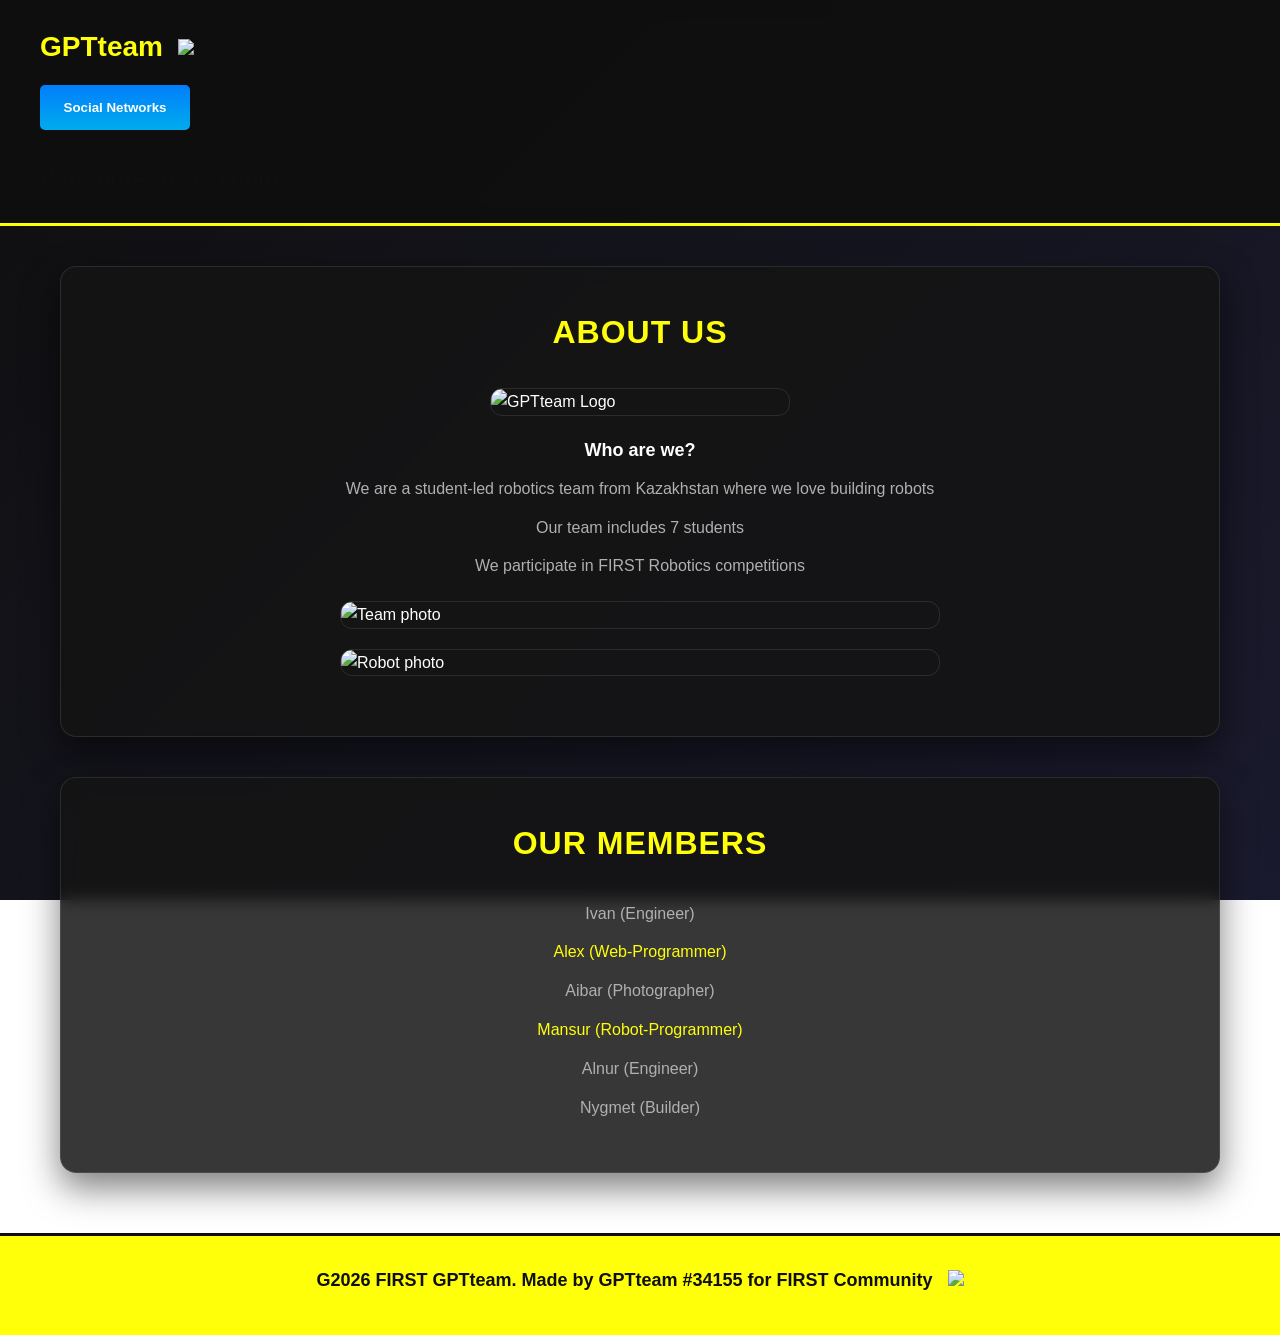
==== index.html @ 45fa52a0 "Add initial index.html for GPTteam website This file contains the HTML structure and styling for the" ====
<!DOCTYPE html>
<html>
 <head>
  <title>GPTteam about</title>
  <style>
    * {
        margin: 0;
        padding: 0;
        box-sizing: border-box;
    }

    :root {
        --primary: #FFFF09;
        --dark: #0f0f0f;
        --card-bg: rgba(20, 20, 20, 0.85);
        --border: rgba(255, 255, 255, 0.1);
        --text: #ffffff;
        --text-secondary: #b0b0b0;
    }

    body {
        background: linear-gradient(135deg, #0f0f0f 0%, #1a1a2e 100%);
        background-attachment: fixed;
        font-family: 'Segoe UI', Tahoma, Geneva, Verdana, sans-serif;
        color: var(--text);
        line-height: 1.6;
        overflow-x: hidden;
    }

    /* HEADER */
    header {
        background: rgba(15, 15, 15, 0.95);
        border-bottom: 3px solid var(--primary);
        padding: 25px 40px;
        position: sticky;
        top: 0;
        z-index: 100;
        backdrop-filter: blur(10px);
    }

    header h1 {
        font-family: 'Segoe UI', sans-serif;
        font-size: 28px;
        color: var(--primary);
        display: flex;
        align-items: center;
        gap: 15px;
        font-weight: 700;
    }

    header h1 img {
        width: 70px;
        height: auto;
    }

    header h2 {
        color: var(--dark);
        font-size: 24px;
        margin-top: 15px;
    }

    header a {
        display: inline-block;
        margin: 15px auto;
    }

    header button {
        background: linear-gradient(0deg, rgba(0,172,238,1) 0%, rgba(2,126,251,1) 100%);
        color: #fff;
        border: none;
        width: 150px;
        height: 45px;
        border-radius: 5px;
        font-weight: 600;
        cursor: pointer;
        transition: all 0.3s ease;
    }

    header button:hover {
        transform: scale(1.05);
        box-shadow: 0 6px 15px rgba(255, 255, 9, 0.2);
    }

    /* MAIN CONTAINER */
    .container {
        max-width: 1200px;
        margin: 0 auto;
        padding: 0 20px;
    }

    /* SECTION */
    .section {
        background: var(--card-bg);
        border: 1px solid var(--border);
        border-radius: 16px;
        padding: 40px;
        margin: 40px 0;
        box-shadow: 0 15px 35px rgba(0, 0, 0, 0.5);
        backdrop-filter: blur(8px);
        animation: fadeIn 0.8s ease-out;
    }

    @keyframes fadeIn {
        from {
            opacity: 0;
            transform: translateY(20px);
        }
        to {
            opacity: 1;
            transform: translateY(0);
        }
    }

    .section h3 {
        font-size: 32px;
        text-align: center;
        color: var(--primary);
        margin-bottom: 30px;
        text-transform: uppercase;
        letter-spacing: 1px;
    }

    .section img {
        display: block;
        margin: 20px auto;
        max-width: 100%;
        height: auto;
        border-radius: 12px;
        border: 1px solid var(--border);
        transition: transform 0.3s ease;
    }

    .section img:hover {
        transform: scale(1.02);
    }

    .section h4 {
        color: var(--text);
        font-size: 18px;
        margin-top: 20px;
        margin-bottom: 10px;
        text-align: center;
    }

    .section li {
        color: var(--text-secondary);
        font-size: 16px;
        margin: 10px 0;
        list-style: none;
        text-align: center;
        line-height: 1.8;
    }

    .section li[style*="color: yellow"] {
        color: var(--primary) !important;
    }

    /* FOOTER */
    footer {
        background: var(--primary);
        color: var(--dark);
        padding: 30px;
        text-align: center;
        font-weight: bold;
        font-size: 14px;
        margin-top: 60px;
        border-top: 3px solid var(--dark);
    }

    footer h1 {
        font-size: 18px;
        margin-bottom: 10px;
    }

    footer img {
        width: 70px;
        height: auto;
        margin-left: 10px;
    }

    @media (max-width: 768px) {
        header {
            flex-direction: column;
            text-align: center;
        }

        .section {
            padding: 25px;
        }

        .section h3 {
            font-size: 24px;
        }

        .section img {
            width: 100%;
            height: auto;
        }
    }
  </style>
 </head>

 <body>
   <header>
     <h1>GPTteam<img src="logo.png"></h1>
     <a href="https://search.brave.com/search?q=%D0%BA%D0%B0%D0%BA+%D0%B2%D1%81%D1%82%D1%83%D0%BF%D0%B8%D1%82%D1%8C+%D0%BA+%D0%B3%D0%BF%D1%82" rel="nofollow" target="_blank">
       <button>Social Networks</button>
     </a>
     <h2>Welcome to GPTteam!</h2>
   </header>

   <div class="container">
     <section class="section">
       <h3>About us</h3>
       <img src="logo.png" width="300" alt="GPTteam Logo">
       <h4>Who are we?</h4>
       <li>We are a student-led robotics team from Kazakhstan where we love building robots</li>
       <li>Our team includes 7 students</li>
       <li>We participate in FIRST Robotics competitions</li>
       <img src="photo1.jpg" width="600" alt="Team photo">
       <img src="photo2.jpg" width="600" alt="Robot photo">
     </section>

     <section class="section">
       <h3>Our Members</h3>
       <li>Ivan (Engineer)</li>
       <li style="color: #FFFF09;">Alex (Web-Programmer)</li>
       <li>Aibar (Photographer)</li>
       <li style="color: #FFFF09;">Mansur (Robot-Programmer)</li>
       <li>Alnur (Engineer)</li>
       <li>Nygmet (Builder)</li>
     </section>
   </div>

   <footer>
     <h1>G2026 FIRST GPTteam. Made by GPTteam #34155 for FIRST Community <img src="logo.png"></h1>
   </footer>
 </body>
</html>
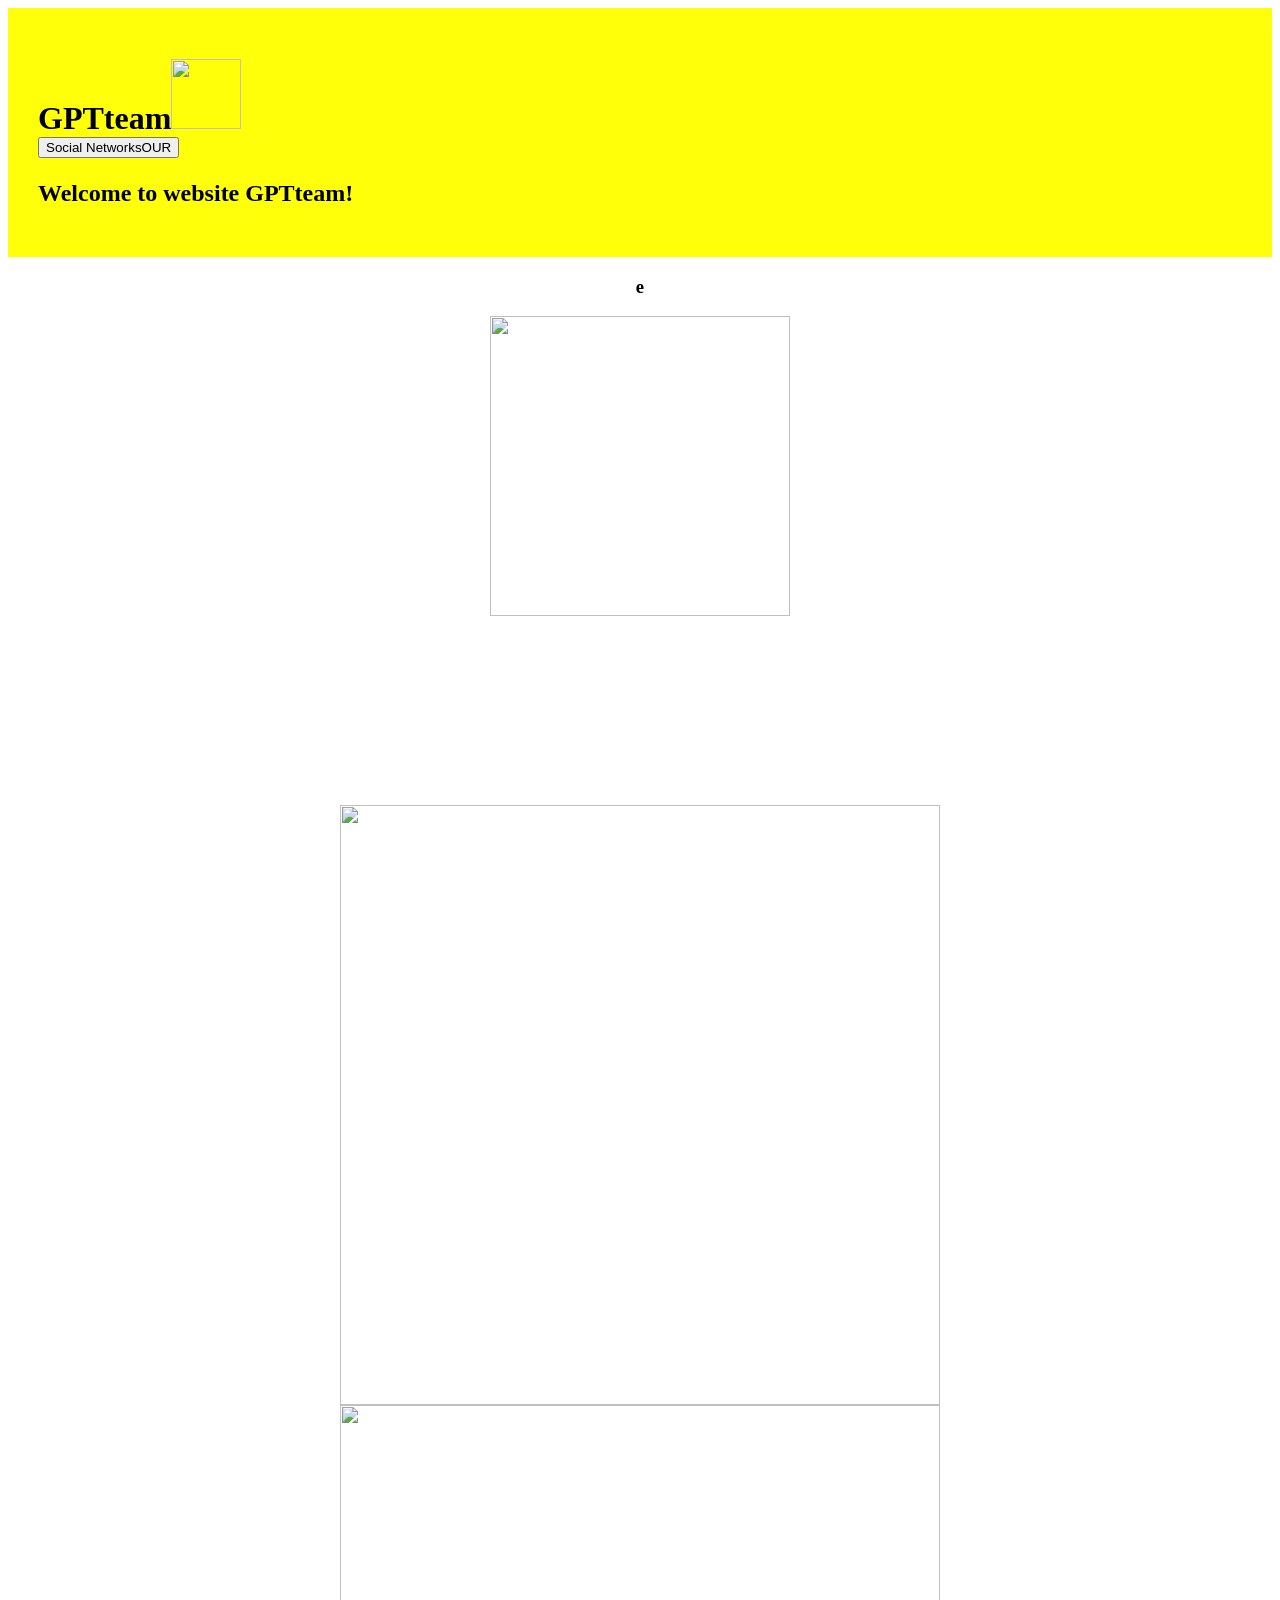
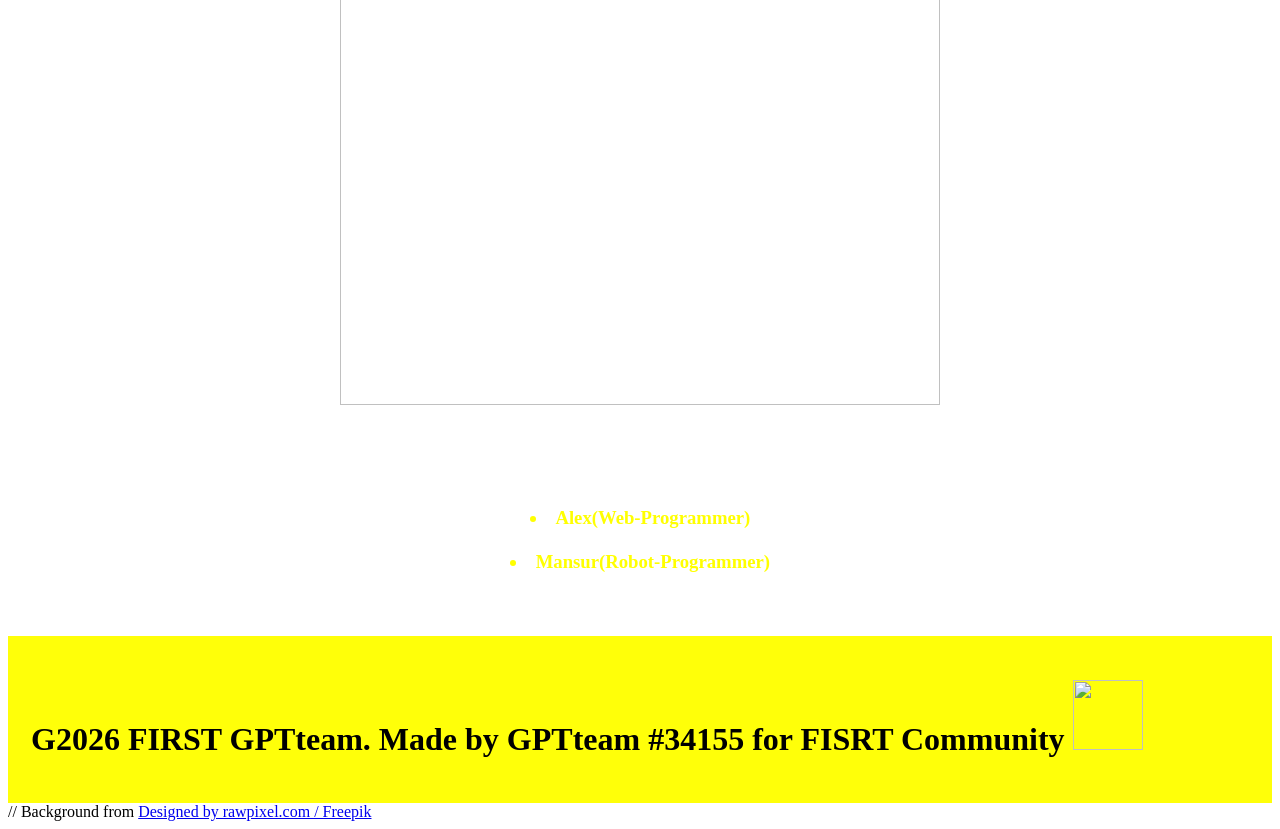
==== commit ac1a0036: "Refactor index.html for improved layout and styling Updated HTML structure and styles for the GPTtea" ====
--- a/index.html
+++ b/index.html
@@ -1,239 +1,36 @@
-<!DOCTYPE html>
+<!DOSTYPE html>
 <html>
  <head>
   <title>GPTteam about</title>
-  <style>
-    * {
-        margin: 0;
-        padding: 0;
-        box-sizing: border-box;
-    }
-
-    :root {
-        --primary: #FFFF09;
-        --dark: #0f0f0f;
-        --card-bg: rgba(20, 20, 20, 0.85);
-        --border: rgba(255, 255, 255, 0.1);
-        --text: #ffffff;
-        --text-secondary: #b0b0b0;
-    }
-
-    body {
-        background: linear-gradient(135deg, #0f0f0f 0%, #1a1a2e 100%);
-        background-attachment: fixed;
-        font-family: 'Segoe UI', Tahoma, Geneva, Verdana, sans-serif;
-        color: var(--text);
-        line-height: 1.6;
-        overflow-x: hidden;
-    }
-
-    /* HEADER */
-    header {
-        background: rgba(15, 15, 15, 0.95);
-        border-bottom: 3px solid var(--primary);
-        padding: 25px 40px;
-        position: sticky;
-        top: 0;
-        z-index: 100;
-        backdrop-filter: blur(10px);
-    }
-
-    header h1 {
-        font-family: 'Segoe UI', sans-serif;
-        font-size: 28px;
-        color: var(--primary);
-        display: flex;
-        align-items: center;
-        gap: 15px;
-        font-weight: 700;
-    }
-
-    header h1 img {
-        width: 70px;
-        height: auto;
-    }
-
-    header h2 {
-        color: var(--dark);
-        font-size: 24px;
-        margin-top: 15px;
-    }
-
-    header a {
-        display: inline-block;
-        margin: 15px auto;
-    }
-
-    header button {
-        background: linear-gradient(0deg, rgba(0,172,238,1) 0%, rgba(2,126,251,1) 100%);
-        color: #fff;
-        border: none;
-        width: 150px;
-        height: 45px;
-        border-radius: 5px;
-        font-weight: 600;
-        cursor: pointer;
-        transition: all 0.3s ease;
-    }
-
-    header button:hover {
-        transform: scale(1.05);
-        box-shadow: 0 6px 15px rgba(255, 255, 9, 0.2);
-    }
-
-    /* MAIN CONTAINER */
-    .container {
-        max-width: 1200px;
-        margin: 0 auto;
-        padding: 0 20px;
-    }
-
-    /* SECTION */
-    .section {
-        background: var(--card-bg);
-        border: 1px solid var(--border);
-        border-radius: 16px;
-        padding: 40px;
-        margin: 40px 0;
-        box-shadow: 0 15px 35px rgba(0, 0, 0, 0.5);
-        backdrop-filter: blur(8px);
-        animation: fadeIn 0.8s ease-out;
-    }
-
-    @keyframes fadeIn {
-        from {
-            opacity: 0;
-            transform: translateY(20px);
-        }
-        to {
-            opacity: 1;
-            transform: translateY(0);
-        }
-    }
-
-    .section h3 {
-        font-size: 32px;
-        text-align: center;
-        color: var(--primary);
-        margin-bottom: 30px;
-        text-transform: uppercase;
-        letter-spacing: 1px;
-    }
-
-    .section img {
-        display: block;
-        margin: 20px auto;
-        max-width: 100%;
-        height: auto;
-        border-radius: 12px;
-        border: 1px solid var(--border);
-        transition: transform 0.3s ease;
-    }
-
-    .section img:hover {
-        transform: scale(1.02);
-    }
-
-    .section h4 {
-        color: var(--text);
-        font-size: 18px;
-        margin-top: 20px;
-        margin-bottom: 10px;
-        text-align: center;
-    }
-
-    .section li {
-        color: var(--text-secondary);
-        font-size: 16px;
-        margin: 10px 0;
-        list-style: none;
-        text-align: center;
-        line-height: 1.8;
-    }
-
-    .section li[style*="color: yellow"] {
-        color: var(--primary) !important;
-    }
-
-    /* FOOTER */
-    footer {
-        background: var(--primary);
-        color: var(--dark);
-        padding: 30px;
-        text-align: center;
-        font-weight: bold;
-        font-size: 14px;
-        margin-top: 60px;
-        border-top: 3px solid var(--dark);
-    }
-
-    footer h1 {
-        font-size: 18px;
-        margin-bottom: 10px;
-    }
-
-    footer img {
-        width: 70px;
-        height: auto;
-        margin-left: 10px;
-    }
-
-    @media (max-width: 768px) {
-        header {
-            flex-direction: column;
-            text-align: center;
-        }
-
-        .section {
-            padding: 25px;
-        }
-
-        .section h3 {
-            font-size: 24px;
-        }
-
-        .section img {
-            width: 100%;
-            height: auto;
-        }
-    }
-  </style>
+  <link rel="stylesheet" href="style.css">
  </head>
 
- <body>
-   <header>
-     <h1>GPTteam<img src="logo.png"></h1>
-     <a href="https://search.brave.com/search?q=%D0%BA%D0%B0%D0%BA+%D0%B2%D1%81%D1%82%D1%83%D0%BF%D0%B8%D1%82%D1%8C+%D0%BA+%D0%B3%D0%BF%D1%82" rel="nofollow" target="_blank">
-       <button>Social Networks</button>
-     </a>
-     <h2>Welcome to GPTteam!</h2>
-   </header>
+ <header style="background-color: #FFFF09; color; white; padding: 30px;">
+ <h1 style="color: black;">GPTteam<img src="logo.png" width="70"></img>
+ <a style="display:block; margin:auto;" href="https://search.brave.com/search?q=%D0%BA%D0%B0%D0%BA+%D0%B2%D1%81%D1%82%D1%83%D0%B2%D0%B8%D1%82%D1%8C+%D0%BA+%D0%B3%D0%BF%D1%82" rel="nofollow" target="_blank"> <button class="custom-btn btn-12"><span>Social Networks</span><span>OUR</span></button></a>
+ <h2 style="color: black;">Welcome to website GPTteam!</h2>
+ </header>
 
-   <div class="container">
-     <section class="section">
-       <h3>About us</h3>
-       <img src="logo.png" width="300" alt="GPTteam Logo">
-       <h4>Who are we?</h4>
-       <li>We are a student-led robotics team from Kazakhstan where we love building robots</li>
-       <li>Our team includes 7 students</li>
-       <li>We participate in FIRST Robotics competitions</li>
-       <img src="photo1.jpg" width="600" alt="Team photo">
-       <img src="photo2.jpg" width="600" alt="Robot photo">
-     </section>
+ <head>
+    <h3 style="text-align: center;">e</h3>
+  <img  style="display:block; margin:auto;" src="logo.png" width="300" ></img>
+  <style>style="background-color: #0050b3; color; white padding: 30px;"</style>
 
-     <section class="section">
-       <h3>Our Members</h3>
-       <li>Ivan (Engineer)</li>
-       <li style="color: #FFFF09;">Alex (Web-Programmer)</li>
-       <li>Aibar (Photographer)</li>
-       <li style="color: #FFFF09;">Mansur (Robot-Programmer)</li>
-       <li>Alnur (Engineer)</li>
-       <li>Nygmet (Builder)</li>
-     </section>
-   </div>
+  <i><h2 style="text-align: center; color: white;">Who are we?</h2></i>
+  <h3 style="text-align: center; color: white;"><li>We are a student-led robotics team from Kazakhstan where love building robots</li></h3>
+  <h3 style="text-align: center; color: white;"><li>Our team include 7 students in team</li></h3> 
+  <h3 style="text-align: center; color: white;"><li>blabla bla bla bla bla</li></h3>
+  <img style="display:block; margin:auto;" src="photo1.jpg" width="600" ></img><img style="display:block; margin:auto;" src="photo2.jpg" width="600" > 
+ </head>
 
-   <footer>
-     <h1>G2026 FIRST GPTteam. Made by GPTteam #34155 for FIRST Community <img src="logo.png"></h1>
-   </footer>
- </body>
+ <head>
+  <h1 style="color: white; text-align: center;"> Our members</h1>
+  <h3 style="color: white; text-align: center;"><li>Ivan(Engineer)</li> <li style="color: yellow; text-align: center;">Alex(Web-Programmer)</li> <li>Aibar(Operator)</li> <li style="color: yellow; text-align: center;">Mansur(Robot-Programmer)</li> <li>Alnur(Engineer)</li><li>Nygmet(Builder)</li></h3>
+ </head>
+
+ <footer style="background-color: #FFFF09; color; white; padding: 23px;">
+  <h1>G2026 FIRST GPTteam. Made by GPTteam #34155 for FISRT Community  <img src="logo.png" width="70" ></img></h1>
+ </footer>
 </html>
+
+// Background from <a href="http://www.freepik.com">Designed by rawpixel.com / Freepik</a>
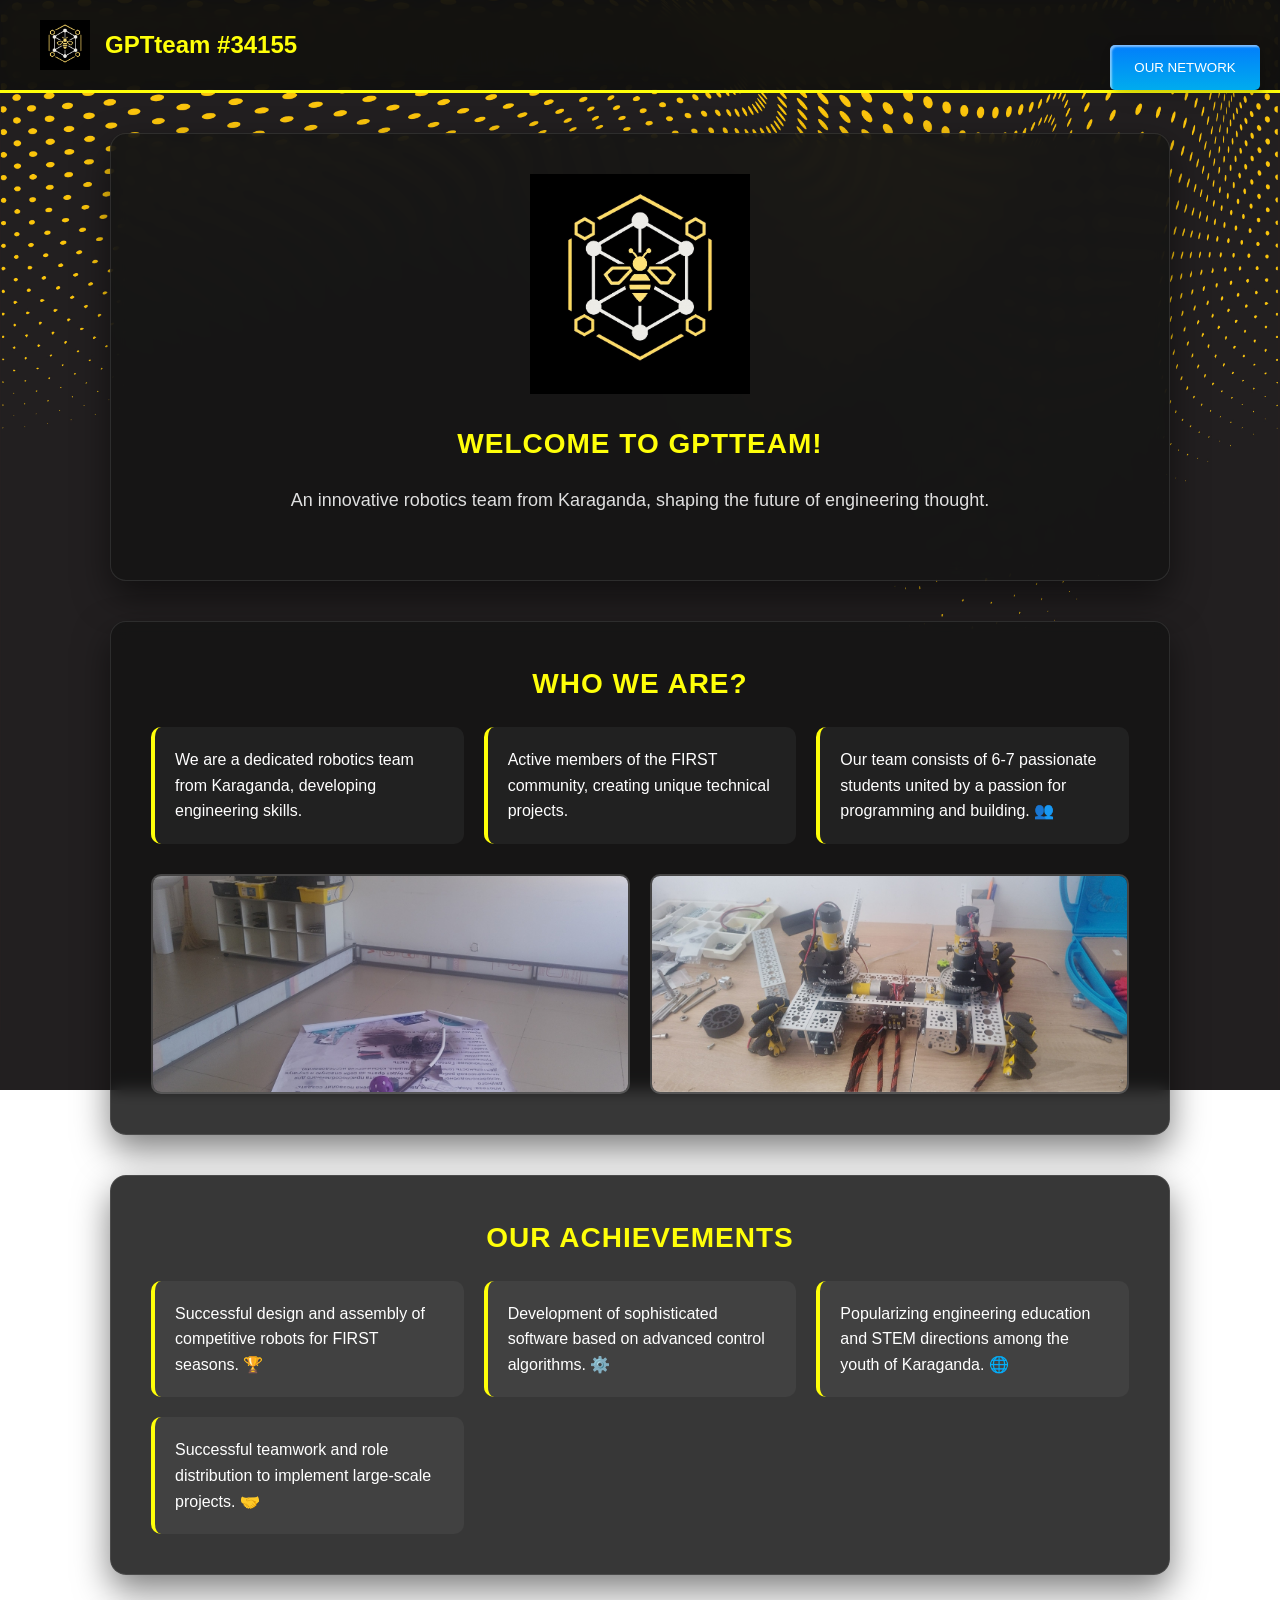
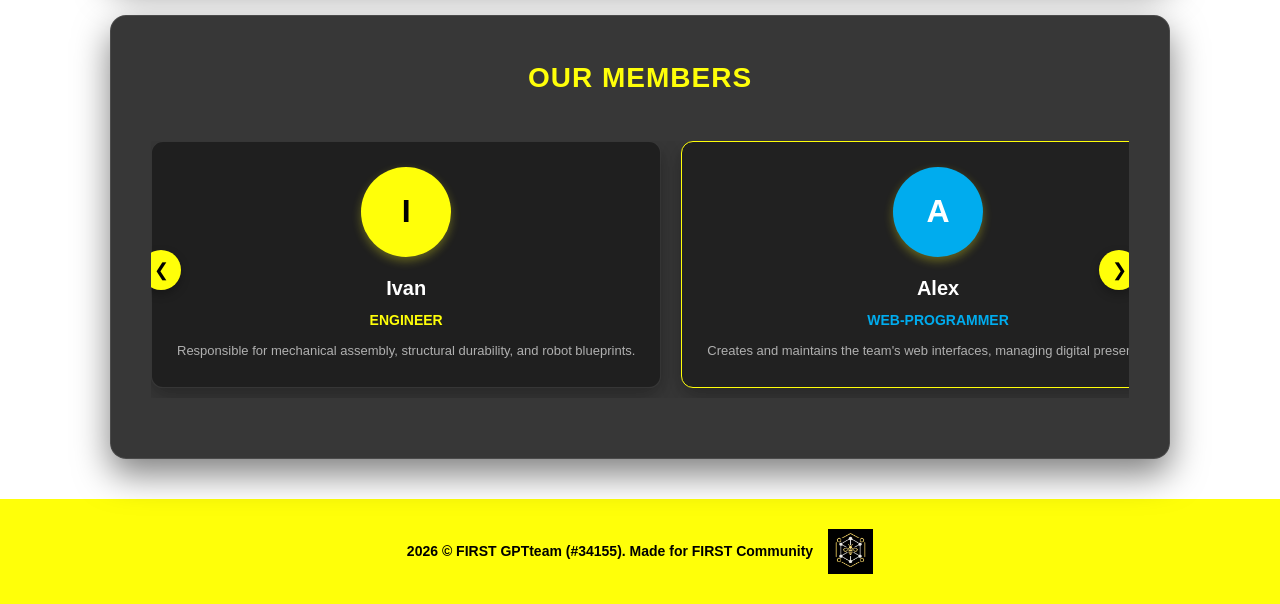
==== commit f98a6833: "Add files via upload" ====
--- a/index.html
+++ b/index.html
@@ -1,36 +1,120 @@
-<!DOSTYPE html>
-<html>
+<!DOCTYPE html>
+<html lang="en">
  <head>
-  <title>GPTteam about</title>
+  <meta charset="UTF-8">
+  <title>GPTteam #34155 — About Us</title>
   <link rel="stylesheet" href="style.css">
  </head>
+ <body>
 
- <header style="background-color: #FFFF09; color; white; padding: 30px;">
- <h1 style="color: black;">GPTteam<img src="logo.png" width="70"></img>
- <a style="display:block; margin:auto;" href="https://search.brave.com/search?q=%D0%BA%D0%B0%D0%BA+%D0%B2%D1%81%D1%82%D1%83%D0%B2%D0%B8%D1%82%D1%8C+%D0%BA+%D0%B3%D0%BF%D1%82" rel="nofollow" target="_blank"> <button class="custom-btn btn-12"><span>Social Networks</span><span>OUR</span></button></a>
- <h2 style="color: black;">Welcome to website GPTteam!</h2>
- </header>
+  <!-- Header -->
+  <header>
+    <h1>
+      <img src="logo.png" width="50" alt="Logo"> GPTteam #34155
+    </h1>
+    <a href="https://search.brave.com/search?q=%D0%BA%D0%B0%D0%BA+%D0%B2%D1%81%D1%82%D1%83%D0%BF%D0%B8%D1%82%D1%8C+%D0%BA+%D0%B3%D0%BF%D1%82" target="_blank" rel="nofollow" style="text-decoration: none;">
+      <button class="custom-btn btn-12"><span>Socials</span><span>OUR NETWORK</span></button>
+    </a>
+  </header>
 
- <head>
-    <h3 style="text-align: center;">e</h3>
-  <img  style="display:block; margin:auto;" src="logo.png" width="300" ></img>
-  <style>style="background-color: #0050b3; color; white padding: 30px;"</style>
+  <div class="main-container">
 
-  <i><h2 style="text-align: center; color: white;">Who are we?</h2></i>
-  <h3 style="text-align: center; color: white;"><li>We are a student-led robotics team from Kazakhstan where love building robots</li></h3>
-  <h3 style="text-align: center; color: white;"><li>Our team include 7 students in team</li></h3> 
-  <h3 style="text-align: center; color: white;"><li>blabla bla bla bla bla</li></h3>
-  <img style="display:block; margin:auto;" src="photo1.jpg" width="600" ></img><img style="display:block; margin:auto;" src="photo2.jpg" width="600" > 
- </head>
+    <!-- Hero / Welcome Section -->
+    <div class="section-card" style="text-align: center;">
+      <img src="logo.png" width="220" alt="GPTteam Logo" style="margin-bottom: 20px;">
+      <h2>Welcome to GPTteam!</h2>
+      <p class="about-text">An innovative robotics team from Karaganda, shaping the future of engineering thought.</p>
+    </div>
 
- <head>
-  <h1 style="color: white; text-align: center;"> Our members</h1>
-  <h3 style="color: white; text-align: center;"><li>Ivan(Engineer)</li> <li style="color: yellow; text-align: center;">Alex(Web-Programmer)</li> <li>Aibar(Operator)</li> <li style="color: yellow; text-align: center;">Mansur(Robot-Programmer)</li> <li>Alnur(Engineer)</li><li>Nygmet(Builder)</li></h3>
- </head>
+    <!-- Who We Are Section -->
+    <div class="section-card">
+      <h2>Who We Are?</h2>
+      <ul class="features-list">
+        <li>We are a dedicated robotics team from Karaganda, developing engineering skills.</li>
+        <li>Active members of the FIRST community, creating unique technical projects.</li>
+        <li>Our team consists of 6-7 passionate students united by a passion for programming and building. 👥</li>
+      </ul>
 
- <footer style="background-color: #FFFF09; color; white; padding: 23px;">
-  <h1>G2026 FIRST GPTteam. Made by GPTteam #34155 for FISRT Community  <img src="logo.png" width="70" ></img></h1>
- </footer>
-</html>
+      <div class="team-photos">
+        <img src="photo1.jpg" alt="Team Photo 1">
+        <img src="photo2.jpg" alt="Team Photo 2">
+      </div>
+    </div>
 
-// Background from <a href="http://www.freepik.com">Designed by rawpixel.com / Freepik</a>
+    <!-- Achievements Section -->
+    <div class="section-card">
+      <h2>Our Achievements</h2>
+      <ul class="features-list">
+        <li> Successful design and assembly of competitive robots for FIRST seasons. 🏆</li>
+        <li> Development of sophisticated software based on advanced control algorithms. ⚙️</li>
+        <li> Popularizing engineering education and STEM directions among the youth of Karaganda. 🌐</li>
+        <li> Successful teamwork and role distribution to implement large-scale projects. 🤝</li>
+      </ul>
+    </div>
+
+    <!-- Members Carousel (Right before the end) -->
+    <div class="section-card">
+      <h2>Our Members</h2>
+      <div class="carousel-container">
+        <button class="carousel-btn prev" onclick="scrollCarousel(-1)">&#10094;</button>
+        <div class="carousel-track" id="memberCarousel">
+          
+          <div class="member-card">
+            <div class="member-avatar">I</div>
+            <h3>Ivan</h3>
+            <div class="role">Engineer</div>
+            <p>Responsible for mechanical assembly, structural durability, and robot blueprints.</p>
+          </div>
+
+          <div class="member-card" style="border-color: #FFFF09;">
+            <div class="member-avatar" style="background: #00acee; color: #fff;">A</div>
+            <h3>Alex</h3>
+            <div class="role" style="color: #00acee;">Web-Programmer</div>
+            <p>Creates and maintains the team's web interfaces, managing digital presentation.</p>
+          </div>
+
+          <div class="member-card">
+            <div class="member-avatar">Ai</div>
+            <h3>Aibar</h3>
+            <div class="role">Operator</div>
+            <p>Expertly operates the robot on the arena, ensuring precise execution of competitive tasks.</p>
+          </div>
+
+          <div class="member-card" style="border-color: #FFFF09;">
+            <div class="member-avatar" style="background: #00acee; color: #fff;">M</div>
+            <h3>Mansur</h3>
+            <div class="role" style="color: #00acee;">Robot-Programmer</div>
+            <p>Writes robot motion logic, configures sensors and autonomy.</p>
+          </div>
+
+          <div class="member-card">
+            <div class="member-avatar">Al</div>
+            <h3>Alnur</h3>
+            <div class="role">Engineer</div>
+            <p>Designs mechanism assemblies, selects reliable components and materials.</p>
+          </div>
+
+        </div>
+        <button class="carousel-btn next" onclick="scrollCarousel(1)">&#10095;</button>
+      </div>
+    </div>
+
+  </div>
+
+  <!-- Footer -->
+  <footer>
+    <span>2026 © FIRST GPTteam (#34155). Made for FIRST Community</span>
+    <img src="logo.png" width="45" alt="Logo">
+  </footer>
+
+  <!-- Carousel Auto-Scroll Script -->
+  <script>
+    function scrollCarousel(direction) {
+      const track = document.getElementById('memberCarousel');
+      const scrollAmount = 300; // Scroll step in pixels
+      track.scrollBy({ left: direction * scrollAmount, behavior: 'smooth' });
+    }
+  </script>
+
+ </body>
+</html>
--- a/style.css
+++ b/style.css
@@ -0,0 +1,279 @@
+/* Основные настройки */
+* {
+  box-sizing: border-box;
+  margin: 0;
+  padding: 0;
+}
+
+body {
+  background-image: url('back.jpg');
+  background-repeat: no-repeat;
+  background-size: cover;
+  background-position: center;
+  background-attachment: fixed;
+  font-family: 'Segoe UI', Tahoma, Geneva, Verdana, sans-serif;
+  color: #fff;
+  line-height: 1.6;
+}
+
+/* Шапка сайта */
+header {
+  background: rgba(15, 15, 15, 0.9);
+  border-bottom: 3px solid #FFFF09;
+  padding: 20px 40px;
+  display: flex;
+  justify-content: space-between;
+  align-items: center;
+  flex-wrap: wrap;
+  gap: 20px;
+  backdrop-filter: blur(10px);
+}
+
+header h1 {
+  font-family: 'Unbounded', sans-serif;
+  font-size: 24px;
+  color: #FFFF09;
+  display: flex;
+  align-items: center;
+  gap: 15px;
+}
+
+/* Основной контейнер */
+.main-container {
+  max-width: 1100px;
+  margin: 40px auto;
+  padding: 0 20px;
+}
+
+/* Секции (в стиле современных сайтов академий) */
+.section-card {
+  background: rgba(20, 20, 20, 0.85);
+  border: 1px solid rgba(255, 255, 255, 0.1);
+  border-radius: 16px;
+  padding: 40px;
+  margin-bottom: 40px;
+  box-shadow: 0 15px 35px rgba(0,0,0,0.5);
+  backdrop-filter: blur(8px);
+}
+
+.section-card h2 {
+  font-family: 'Unbounded', sans-serif;
+  font-size: 28px;
+  margin-bottom: 20px;
+  color: #FFFF09;
+  text-align: center;
+  text-transform: uppercase;
+  letter-spacing: 1px;
+}
+
+.about-text {
+  font-size: 18px;
+  text-align: center;
+  margin-bottom: 25px;
+  color: #e0e0e0;
+}
+
+.features-list {
+  list-style: none;
+  display: grid;
+  grid-template-columns: repeat(auto-fit, minmax(280px, 1fr));
+  gap: 20px;
+  margin-top: 20px;
+}
+
+.features-list li {
+  background: rgba(255, 255, 255, 0.05);
+  padding: 20px;
+  border-radius: 10px;
+  border-left: 4px solid #FFFF09;
+  font-size: 16px;
+}
+
+/* Галерея командных фото */
+.team-photos {
+  display: grid;
+  grid-template-columns: repeat(auto-fit, minmax(250px, 1fr));
+  gap: 20px;
+  margin-top: 30px;
+}
+
+.team-photos img {
+  width: 100%;
+  height: 220px;
+  object-fit: cover;
+  border-radius: 10px;
+  border: 2px solid rgba(255,255,255,0.2);
+  transition: transform 0.3s ease;
+}
+
+.team-photos img:hover {
+  transform: scale(1.03);
+}
+
+/* КАРУСЕЛЬ УЧАСТНИКОВ */
+.carousel-container {
+  position: relative;
+  overflow: hidden;
+  width: 100%;
+  padding: 20px 0;
+}
+
+.carousel-track {
+  display: flex;
+  gap: 20px;
+  overflow-x: auto;
+  scroll-behavior: smooth;
+  scrollbar-width: none; /* Скрыть скроллбар для Firefox */
+  padding-bottom: 10px;
+}
+
+.carousel-track::-webkit-scrollbar {
+  display: none; /* Скрыть скроллбар для Chrome/Safari */
+}
+
+.member-card {
+  min-width: 260px;
+  flex: 0 0 auto;
+  background: rgba(30, 30, 30, 0.9);
+  border-radius: 12px;
+  padding: 25px;
+  text-align: center;
+  border: 1px solid rgba(255, 255, 255, 0.1);
+  box-shadow: 0 8px 20px rgba(0,0,0,0.3);
+  transition: transform 0.3s ease, border-color 0.3s ease;
+}
+
+.member-card:hover {
+  transform: translateY(-5px);
+  border-color: #FFFF09;
+}
+
+.member-avatar {
+  width: 90px;
+  height: 90px;
+  border-radius: 50%;
+  background: #FFFF09;
+  color: #000;
+  display: flex;
+  align-items: center;
+  justify-content: center;
+  font-size: 32px;
+  font-weight: bold;
+  margin: 0 auto 15px auto;
+  box-shadow: 0 4px 10px rgba(255, 255, 25, 0.3);
+}
+
+.member-card h3 {
+  font-size: 20px;
+  color: #fff;
+  margin-bottom: 5px;
+}
+
+.member-card .role {
+  font-size: 14px;
+  color: #FFFF09;
+  font-weight: 600;
+  margin-bottom: 10px;
+  text-transform: uppercase;
+}
+
+.member-card p {
+  font-size: 13px;
+  color: #b0b0b0;
+}
+
+/* Кнопки прокрутки карусели */
+.carousel-btn {
+  position: absolute;
+  top: 50%;
+  transform: translateY(-50%);
+  background: #FFFF09;
+  color: #000;
+  border: none;
+  width: 40px;
+  height: 40px;
+  border-radius: 50%;
+  font-size: 18px;
+  cursor: pointer;
+  z-index: 10;
+  box-shadow: 0 4px 10px rgba(0,0,0,0.3);
+  transition: background 0.2s;
+}
+
+.carousel-btn:hover {
+  background: #e0e000;
+}
+
+.carousel-btn.prev { left: -10px; }
+.carousel-btn.next { right: -10px; }
+
+/* Футер */
+footer {
+  background: #FFFF09;
+  color: #000;
+  padding: 30px;
+  text-align: center;
+  font-weight: bold;
+  font-family: 'Unbounded', sans-serif;
+  font-size: 14px;
+  display: flex;
+  justify-content: center;
+  align-items: center;
+  gap: 15px;
+  flex-wrap: wrap;
+}
+
+/* Стили кнопки из вашего примера */
+.custom-btn {
+  width: 150px;
+  height: 45px;
+  color: #fff;
+  border-radius: 5px;
+  padding: 10px 20px;
+  font-family: 'Lato', sans-serif;
+  font-weight: 500;
+  background: transparent;
+  cursor: pointer;
+  transition: all 0.3s ease;
+  position: relative;
+  display: inline-block;
+  box-shadow: inset 2px 2px 2px 0px rgba(255,255,255,.5), 7px 7px 20px 0px rgba(0,0,0,.1), 4px 4px 5px 0px rgba(0,0,0,.1);
+  outline: none;
+}
+.btn-12 {
+  border: none;
+  box-shadow: none;
+  width: 150px;
+  height: 45px;
+  line-height: 45px;
+  perspective: 230px;
+}
+.btn-12 span {
+  background: linear-gradient(0deg, rgba(0,172,238,1) 0%, rgba(2,126,251,1) 100%);
+  display: block;
+  position: absolute;
+  width: 150px;
+  height: 45px;
+  line-height: 45px;
+  box-shadow: inset 2px 2px 2px 0px rgba(255,255,255,.5), 7px 7px 20px 0px rgba(0,0,0,.1), 4px 4px 5px 0px rgba(0,0,0,.1);
+  border-radius: 5px;
+  margin: 0;
+  text-align: center;
+  box-sizing: border-box;
+  transition: all .3s;
+}
+.btn-12 span:nth-child(1) {
+  transform: rotateX(90deg);
+  transform-origin: 50% 50% -22.5px;
+}
+.btn-12 span:nth-child(2) {
+  transform: rotateX(0deg);
+  transform-origin: 50% 50% -22.5px;
+}
+.btn-12:hover span:nth-child(1) {
+  transform: rotateX(0deg);
+}
+.btn-12:hover span:nth-child(2) {
+  color: transparent;
+  transform: rotateX(-90deg);
+}
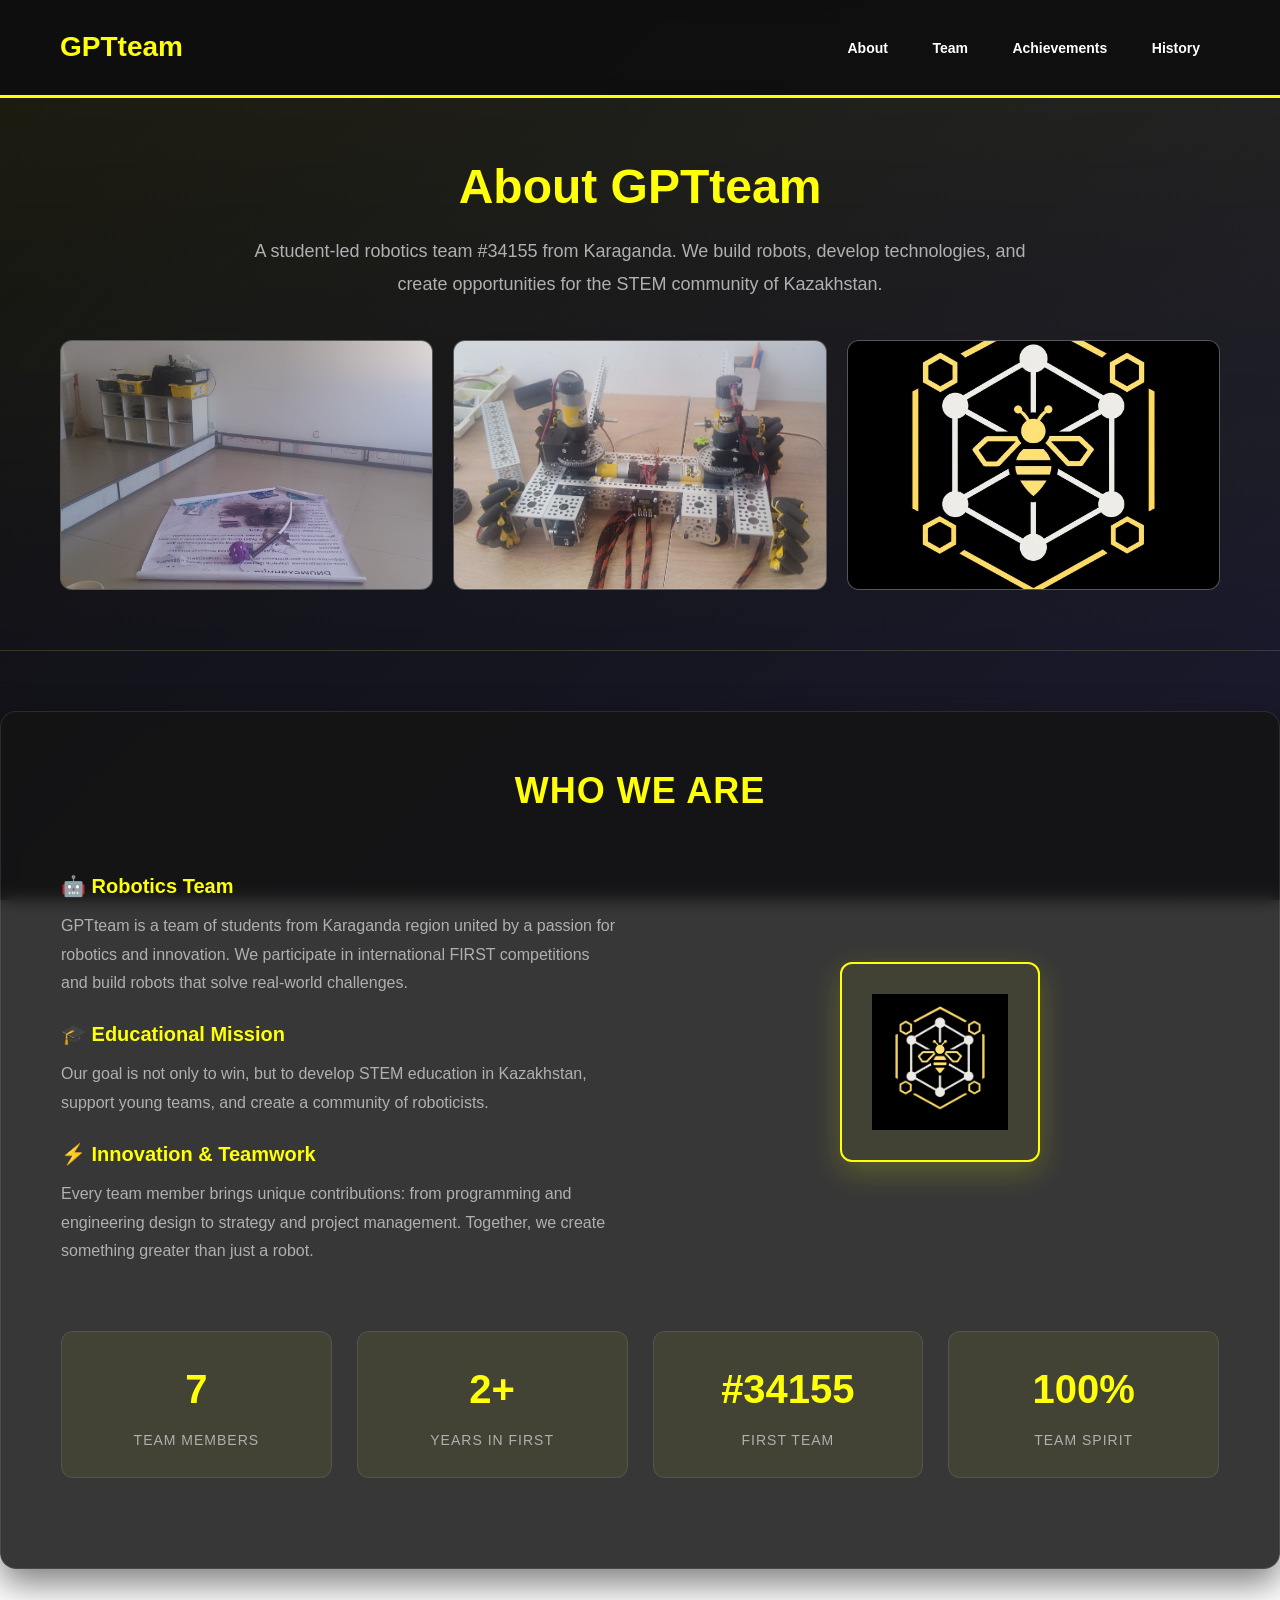
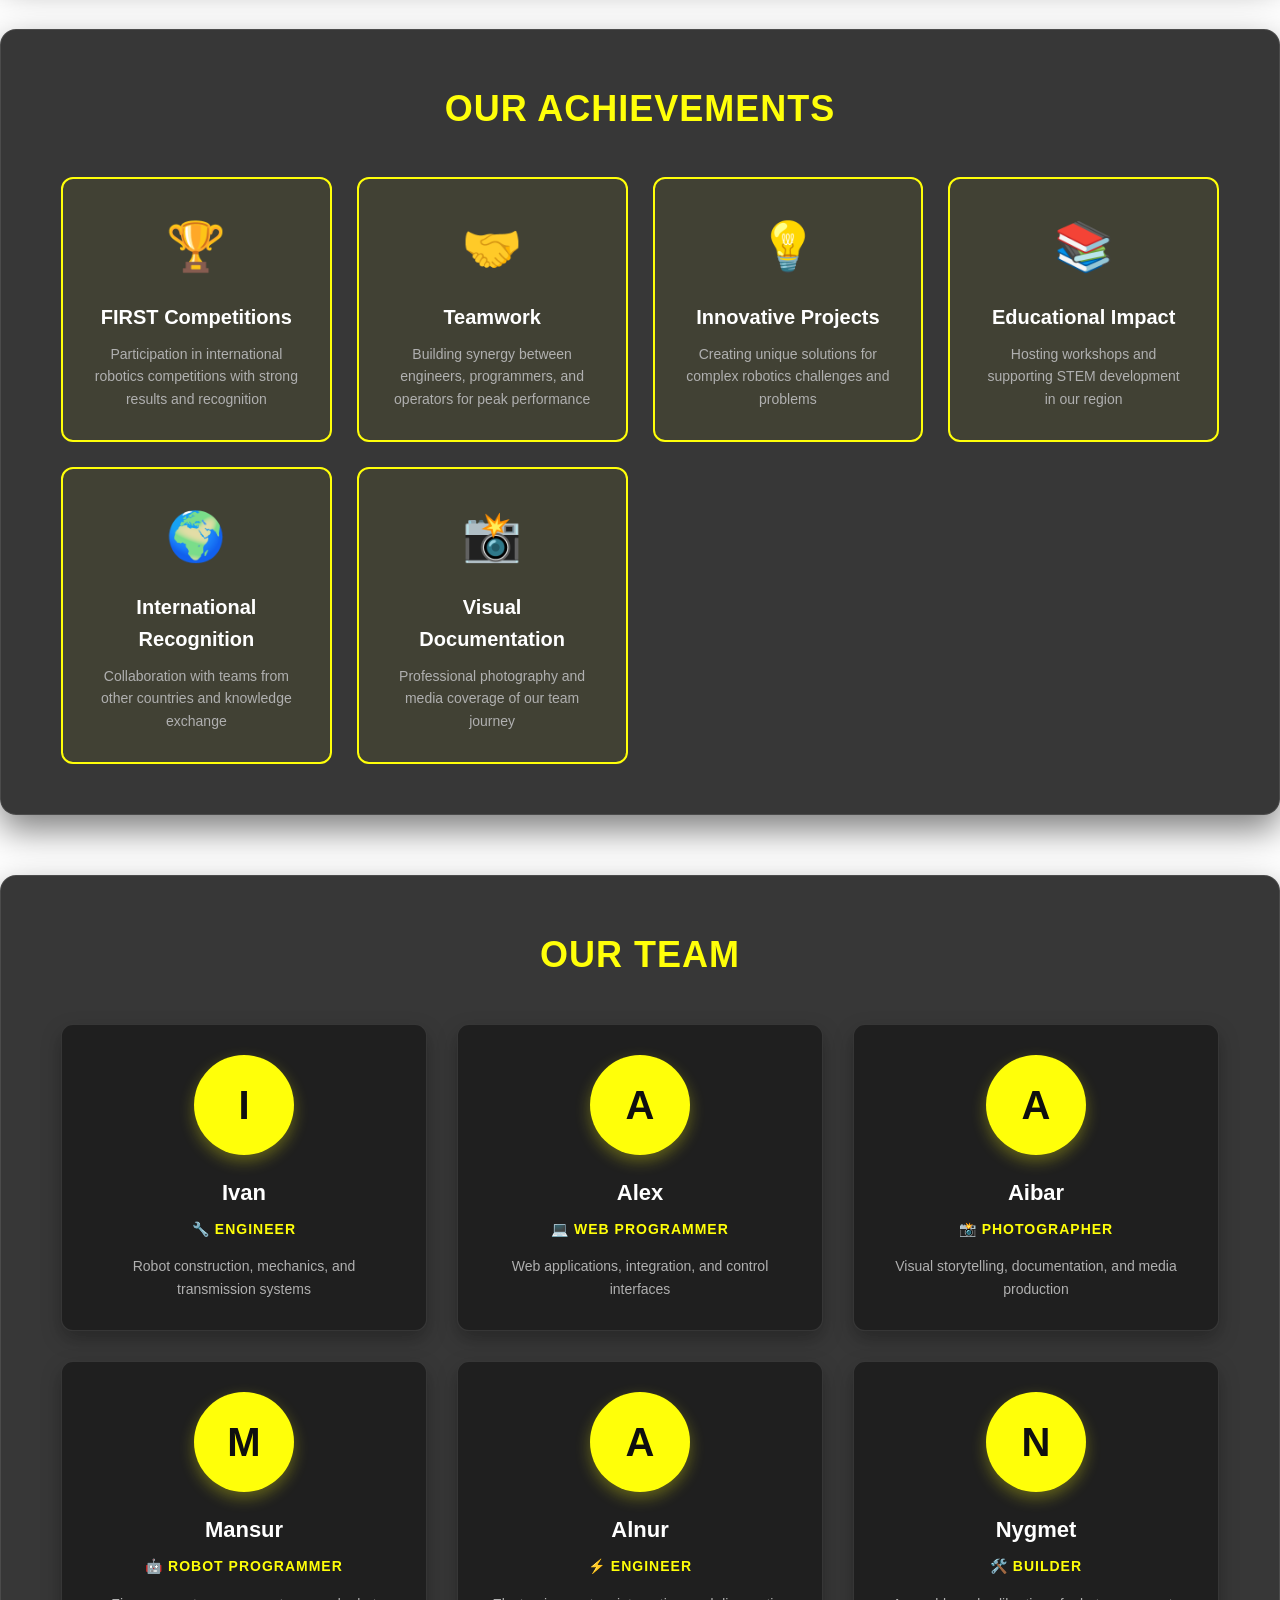
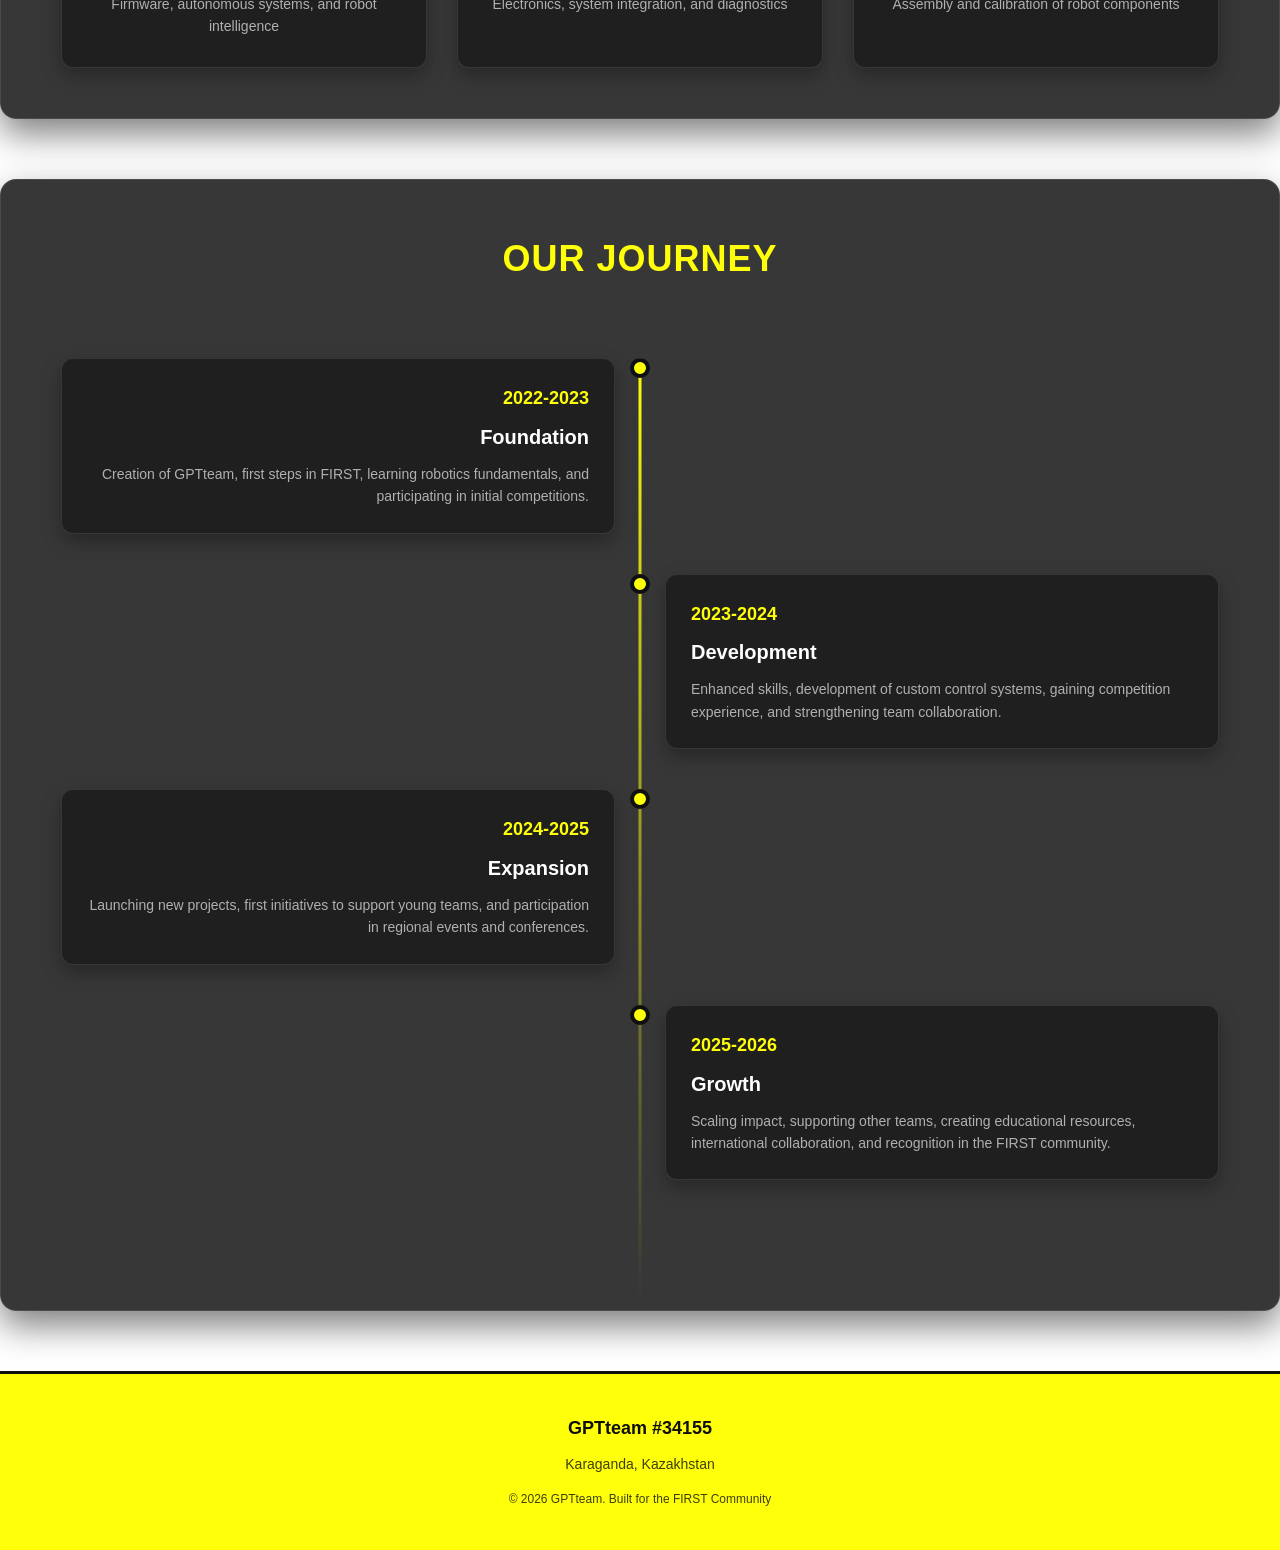
==== commit c05720a1: "Add files via upload" ====
--- a/index.html
+++ b/index.html
@@ -1,120 +1,673 @@
 <!DOCTYPE html>
 <html lang="en">
- <head>
-  <meta charset="UTF-8">
-  <title>GPTteam #34155 — About Us</title>
-  <link rel="stylesheet" href="style.css">
- </head>
- <body>
-
-  <!-- Header -->
-  <header>
-    <h1>
-      <img src="logo.png" width="50" alt="Logo"> GPTteam #34155
-    </h1>
-    <a href="https://search.brave.com/search?q=%D0%BA%D0%B0%D0%BA+%D0%B2%D1%81%D1%82%D1%83%D0%BF%D0%B8%D1%82%D1%8C+%D0%BA+%D0%B3%D0%BF%D1%82" target="_blank" rel="nofollow" style="text-decoration: none;">
-      <button class="custom-btn btn-12"><span>Socials</span><span>OUR NETWORK</span></button>
-    </a>
-  </header>
-
-  <div class="main-container">
-
-    <!-- Hero / Welcome Section -->
-    <div class="section-card" style="text-align: center;">
-      <img src="logo.png" width="220" alt="GPTteam Logo" style="margin-bottom: 20px;">
-      <h2>Welcome to GPTteam!</h2>
-      <p class="about-text">An innovative robotics team from Karaganda, shaping the future of engineering thought.</p>
-    </div>
-
-    <!-- Who We Are Section -->
-    <div class="section-card">
-      <h2>Who We Are?</h2>
-      <ul class="features-list">
-        <li>We are a dedicated robotics team from Karaganda, developing engineering skills.</li>
-        <li>Active members of the FIRST community, creating unique technical projects.</li>
-        <li>Our team consists of 6-7 passionate students united by a passion for programming and building. 👥</li>
-      </ul>
-
-      <div class="team-photos">
-        <img src="photo1.jpg" alt="Team Photo 1">
-        <img src="photo2.jpg" alt="Team Photo 2">
-      </div>
-    </div>
-
-    <!-- Achievements Section -->
-    <div class="section-card">
-      <h2>Our Achievements</h2>
-      <ul class="features-list">
-        <li> Successful design and assembly of competitive robots for FIRST seasons. 🏆</li>
-        <li> Development of sophisticated software based on advanced control algorithms. ⚙️</li>
-        <li> Popularizing engineering education and STEM directions among the youth of Karaganda. 🌐</li>
-        <li> Successful teamwork and role distribution to implement large-scale projects. 🤝</li>
-      </ul>
-    </div>
-
-    <!-- Members Carousel (Right before the end) -->
-    <div class="section-card">
-      <h2>Our Members</h2>
-      <div class="carousel-container">
-        <button class="carousel-btn prev" onclick="scrollCarousel(-1)">&#10094;</button>
-        <div class="carousel-track" id="memberCarousel">
-          
-          <div class="member-card">
-            <div class="member-avatar">I</div>
-            <h3>Ivan</h3>
-            <div class="role">Engineer</div>
-            <p>Responsible for mechanical assembly, structural durability, and robot blueprints.</p>
-          </div>
-
-          <div class="member-card" style="border-color: #FFFF09;">
-            <div class="member-avatar" style="background: #00acee; color: #fff;">A</div>
-            <h3>Alex</h3>
-            <div class="role" style="color: #00acee;">Web-Programmer</div>
-            <p>Creates and maintains the team's web interfaces, managing digital presentation.</p>
-          </div>
-
-          <div class="member-card">
-            <div class="member-avatar">Ai</div>
-            <h3>Aibar</h3>
-            <div class="role">Operator</div>
-            <p>Expertly operates the robot on the arena, ensuring precise execution of competitive tasks.</p>
-          </div>
-
-          <div class="member-card" style="border-color: #FFFF09;">
-            <div class="member-avatar" style="background: #00acee; color: #fff;">M</div>
-            <h3>Mansur</h3>
-            <div class="role" style="color: #00acee;">Robot-Programmer</div>
-            <p>Writes robot motion logic, configures sensors and autonomy.</p>
-          </div>
-
-          <div class="member-card">
-            <div class="member-avatar">Al</div>
-            <h3>Alnur</h3>
-            <div class="role">Engineer</div>
-            <p>Designs mechanism assemblies, selects reliable components and materials.</p>
-          </div>
-
+<head>
+    <meta charset="UTF-8">
+    <meta name="viewport" content="width=device-width, initial-scale=1.0">
+    <title>About GPTteam | FIRST Robotics Team #34155</title>
+    <link href="https://fonts.googleapis.com/css2?family=Unbounded:wght@400;600;700&family=Inter:wght@400;500;600;700&display=swap" rel="stylesheet">
+    <style>
+        * {
+            margin: 0;
+            padding: 0;
+            box-sizing: border-box;
+        }
+
+        :root {
+            --primary: #FFFF09;
+            --dark: #0f0f0f;
+            --card-bg: rgba(20, 20, 20, 0.85);
+            --border: rgba(255, 255, 255, 0.1);
+            --text: #ffffff;
+            --text-secondary: #b0b0b0;
+        }
+
+        body {
+            background: linear-gradient(135deg, #0f0f0f 0%, #1a1a2e 100%);
+            background-attachment: fixed;
+            font-family: 'Inter', sans-serif;
+            color: var(--text);
+            line-height: 1.6;
+            overflow-x: hidden;
+        }
+
+        /* HEADER */
+        header {
+            background: rgba(15, 15, 15, 0.95);
+            border-bottom: 3px solid var(--primary);
+            padding: 25px 40px;
+            position: sticky;
+            top: 0;
+            z-index: 100;
+            backdrop-filter: blur(10px);
+        }
+
+        header .container {
+            max-width: 1200px;
+            margin: 0 auto;
+            display: flex;
+            justify-content: space-between;
+            align-items: center;
+            flex-wrap: wrap;
+            gap: 20px;
+        }
+
+        header h1 {
+            font-family: 'Unbounded', sans-serif;
+            font-size: 28px;
+            color: var(--primary);
+            display: flex;
+            align-items: center;
+            gap: 15px;
+            font-weight: 700;
+        }
+
+        header nav a {
+            color: var(--text);
+            text-decoration: none;
+            font-size: 14px;
+            font-weight: 600;
+            padding: 10px 20px;
+            border-radius: 6px;
+            transition: all 0.3s;
+        }
+
+        header nav a:hover {
+            background: rgba(255, 255, 9, 0.1);
+            color: var(--primary);
+        }
+
+        /* MAIN CONTAINER */
+        .container {
+            max-width: 1200px;
+            margin: 0 auto;
+            padding: 0 20px;
+        }
+
+        /* HERO SECTION */
+        .hero {
+            padding: 60px 20px;
+            text-align: center;
+            background: linear-gradient(180deg, rgba(255,255,9,0.05) 0%, transparent 100%);
+            border-bottom: 1px solid var(--border);
+        }
+
+        .hero h2 {
+            font-family: 'Unbounded', sans-serif;
+            font-size: 48px;
+            margin-bottom: 20px;
+            color: var(--primary);
+            font-weight: 700;
+            line-height: 1.2;
+        }
+
+        .hero p {
+            font-size: 18px;
+            color: var(--text-secondary);
+            max-width: 800px;
+            margin: 0 auto 40px;
+            line-height: 1.8;
+        }
+
+        .hero-images {
+            display: grid;
+            grid-template-columns: repeat(auto-fit, minmax(200px, 1fr));
+            gap: 20px;
+            margin-top: 40px;
+        }
+
+        .hero-images img {
+            width: 100%;
+            height: 250px;
+            object-fit: cover;
+            border-radius: 12px;
+            border: 1px solid var(--border);
+            transition: transform 0.3s ease;
+        }
+
+        .hero-images img:hover {
+            transform: scale(1.02);
+        }
+
+        /* SECTION CARD */
+        .section-card {
+            background: var(--card-bg);
+            border: 1px solid var(--border);
+            border-radius: 16px;
+            padding: 50px 40px;
+            margin: 60px 0;
+            box-shadow: 0 15px 35px rgba(0, 0, 0, 0.5);
+            backdrop-filter: blur(8px);
+            animation: fadeIn 0.8s ease-out;
+        }
+
+        @keyframes fadeIn {
+            from {
+                opacity: 0;
+                transform: translateY(20px);
+            }
+            to {
+                opacity: 1;
+                transform: translateY(0);
+            }
+        }
+
+        .section-card h3 {
+            font-family: 'Unbounded', sans-serif;
+            font-size: 36px;
+            color: var(--primary);
+            margin-bottom: 30px;
+            text-transform: uppercase;
+            letter-spacing: 1px;
+            font-weight: 700;
+            text-align: center;
+        }
+
+        /* WHO ARE WE */
+        .who-we-are {
+            display: grid;
+            grid-template-columns: 1fr 1fr;
+            gap: 40px;
+            align-items: center;
+        }
+
+        .who-we-are-text h4 {
+            font-size: 20px;
+            color: var(--primary);
+            margin: 20px 0 10px;
+            font-weight: 600;
+        }
+
+        .who-we-are-text p {
+            color: var(--text-secondary);
+            margin-bottom: 15px;
+            line-height: 1.8;
+        }
+
+        .who-we-are-image {
+            text-align: center;
+        }
+
+        .who-we-are-image img {
+            max-width: 100%;
+            height: auto;
+            border-radius: 12px;
+            border: 2px solid var(--primary);
+            box-shadow: 0 10px 30px rgba(255, 255, 9, 0.2);
+        }
+
+        /* MEMBERS GRID */
+        .members-grid {
+            display: grid;
+            grid-template-columns: repeat(auto-fit, minmax(280px, 1fr));
+            gap: 30px;
+            margin-top: 40px;
+        }
+
+        .member-card {
+            background: rgba(30, 30, 30, 0.9);
+            border: 1px solid var(--border);
+            border-radius: 12px;
+            padding: 30px;
+            text-align: center;
+            transition: all 0.3s ease;
+            box-shadow: 0 8px 20px rgba(0, 0, 0, 0.3);
+        }
+
+        .member-card:hover {
+            transform: translateY(-8px);
+            border-color: var(--primary);
+            box-shadow: 0 15px 40px rgba(255, 255, 9, 0.15);
+        }
+
+        .member-avatar {
+            width: 100px;
+            height: 100px;
+            border-radius: 50%;
+            background: var(--primary);
+            color: var(--dark);
+            display: flex;
+            align-items: center;
+            justify-content: center;
+            font-size: 40px;
+            font-weight: 700;
+            margin: 0 auto 20px;
+            box-shadow: 0 6px 15px rgba(255, 255, 9, 0.3);
+        }
+
+        .member-card h4 {
+            font-size: 22px;
+            color: var(--text);
+            margin-bottom: 8px;
+            font-weight: 700;
+        }
+
+        .member-role {
+            font-size: 14px;
+            color: var(--primary);
+            font-weight: 700;
+            text-transform: uppercase;
+            letter-spacing: 1px;
+            margin-bottom: 15px;
+        }
+
+        .member-card p {
+            font-size: 14px;
+            color: var(--text-secondary);
+        }
+
+        /* ACHIEVEMENTS */
+        .achievements-grid {
+            display: grid;
+            grid-template-columns: repeat(auto-fit, minmax(250px, 1fr));
+            gap: 25px;
+            margin-top: 40px;
+        }
+
+        .achievement-card {
+            background: rgba(255, 255, 9, 0.05);
+            border: 2px solid var(--primary);
+            border-radius: 12px;
+            padding: 30px;
+            text-align: center;
+            transition: all 0.3s ease;
+        }
+
+        .achievement-card:hover {
+            background: rgba(255, 255, 9, 0.1);
+            transform: scale(1.05);
+            box-shadow: 0 10px 25px rgba(255, 255, 9, 0.2);
+        }
+
+        .achievement-icon {
+            font-size: 48px;
+            margin-bottom: 15px;
+        }
+
+        .achievement-card h4 {
+            font-size: 20px;
+            color: var(--text);
+            margin-bottom: 10px;
+            font-weight: 700;
+        }
+
+        .achievement-card p {
+            font-size: 14px;
+            color: var(--text-secondary);
+        }
+
+        /* TIMELINE */
+        .timeline {
+            position: relative;
+            padding: 40px 0;
+        }
+
+        .timeline::before {
+            content: '';
+            position: absolute;
+            left: 50%;
+            transform: translateX(-50%);
+            width: 3px;
+            height: 100%;
+            background: linear-gradient(180deg, var(--primary), transparent);
+        }
+
+        .timeline-item {
+            margin-bottom: 40px;
+            width: 100%;
+            position: relative;
+        }
+
+        .timeline-item:nth-child(odd) .timeline-content {
+            margin-left: 0;
+            margin-right: auto;
+            width: calc(50% - 25px);
+            text-align: right;
+        }
+
+        .timeline-item:nth-child(even) .timeline-content {
+            margin-left: auto;
+            margin-right: 0;
+            width: calc(50% - 25px);
+            text-align: left;
+        }
+
+        .timeline-marker {
+            position: absolute;
+            left: 50%;
+            top: 0;
+            transform: translateX(-50%);
+            width: 20px;
+            height: 20px;
+            background: var(--primary);
+            border: 4px solid var(--dark);
+            border-radius: 50%;
+            z-index: 10;
+        }
+
+        .timeline-content {
+            background: rgba(30, 30, 30, 0.9);
+            border: 1px solid var(--border);
+            border-radius: 12px;
+            padding: 25px;
+            box-shadow: 0 8px 20px rgba(0, 0, 0, 0.3);
+            transition: all 0.3s ease;
+        }
+
+        .timeline-content:hover {
+            border-color: var(--primary);
+            box-shadow: 0 12px 30px rgba(255, 255, 9, 0.1);
+        }
+
+        .timeline-year {
+            font-family: 'Unbounded', sans-serif;
+            font-size: 18px;
+            color: var(--primary);
+            font-weight: 700;
+            margin-bottom: 8px;
+        }
+
+        .timeline-title {
+            font-size: 20px;
+            color: var(--text);
+            font-weight: 700;
+            margin-bottom: 10px;
+        }
+
+        .timeline-desc {
+            font-size: 14px;
+            color: var(--text-secondary);
+            line-height: 1.6;
+        }
+
+        @media (max-width: 768px) {
+            .timeline::before {
+                left: 20px;
+            }
+
+            .timeline-item:nth-child(odd) .timeline-content,
+            .timeline-item:nth-child(even) .timeline-content {
+                width: calc(100% - 60px);
+                margin-left: auto !important;
+                margin-right: 0 !important;
+                text-align: left !important;
+            }
+
+            .timeline-marker {
+                left: 20px;
+            }
+
+            .who-we-are {
+                grid-template-columns: 1fr;
+            }
+
+            .hero h2 {
+                font-size: 36px;
+            }
+        }
+
+        /* FOOTER */
+        footer {
+            background: var(--primary);
+            color: var(--dark);
+            padding: 40px 20px;
+            text-align: center;
+            margin-top: 60px;
+            border-top: 3px solid var(--dark);
+        }
+
+        footer h3 {
+            font-family: 'Unbounded', sans-serif;
+            font-size: 18px;
+            margin-bottom: 10px;
+            font-weight: 700;
+        }
+
+        footer p {
+            font-size: 14px;
+            opacity: 0.8;
+        }
+
+        /* STATS */
+        .stats-grid {
+            display: grid;
+            grid-template-columns: repeat(auto-fit, minmax(200px, 1fr));
+            gap: 25px;
+            margin: 40px 0;
+        }
+
+        .stat-box {
+            background: rgba(255, 255, 9, 0.05);
+            border: 1px solid var(--border);
+            border-radius: 12px;
+            padding: 25px;
+            text-align: center;
+            transition: all 0.3s ease;
+        }
+
+        .stat-box:hover {
+            border-color: var(--primary);
+            background: rgba(255, 255, 9, 0.1);
+        }
+
+        .stat-number {
+            font-family: 'Unbounded', sans-serif;
+            font-size: 40px;
+            color: var(--primary);
+            font-weight: 700;
+        }
+
+        .stat-label {
+            font-size: 14px;
+            color: var(--text-secondary);
+            margin-top: 8px;
+            text-transform: uppercase;
+            letter-spacing: 1px;
+        }
+    </style>
+</head>
+<body>
+    <!-- HEADER -->
+    <header>
+        <div class="container" style="display: flex; justify-content: space-between; align-items: center; width: 100%;">
+            <h1>GPTteam</h1>
+            <nav>
+                <a href="#about">About</a>
+                <a href="#members">Team</a>
+                <a href="#achievements">Achievements</a>
+                <a href="#timeline">History</a>
+            </nav>
         </div>
-        <button class="carousel-btn next" onclick="scrollCarousel(1)">&#10095;</button>
-      </div>
-    </div>
-
-  </div>
-
-  <!-- Footer -->
-  <footer>
-    <span>2026 © FIRST GPTteam (#34155). Made for FIRST Community</span>
-    <img src="logo.png" width="45" alt="Logo">
-  </footer>
-
-  <!-- Carousel Auto-Scroll Script -->
-  <script>
-    function scrollCarousel(direction) {
-      const track = document.getElementById('memberCarousel');
-      const scrollAmount = 300; // Scroll step in pixels
-      track.scrollBy({ left: direction * scrollAmount, behavior: 'smooth' });
-    }
-  </script>
-
- </body>
-</html>+    </header>
+
+    <!-- HERO SECTION -->
+    <section class="hero">
+        <div class="container">
+            <h2>About GPTteam</h2>
+            <p>A student-led robotics team #34155 from Karaganda. We build robots, develop technologies, and create opportunities for the STEM community of Kazakhstan.</p>
+            <div class="hero-images">
+                <img src="photo1.jpg" alt="Team at competition" style="background: #444;">
+                <img src="photo2.jpg" alt="Robot in action" style="background: #444;">
+                <img src="logo.png" alt="GPTteam Logo" style="background: #444;">
+            </div>
+        </div>
+    </section>
+
+    <!-- WHO ARE WE -->
+    <section id="about" class="section-card">
+        <div class="container">
+            <h3>Who We Are</h3>
+            <div class="who-we-are">
+                <div class="who-we-are-text">
+                    <h4>🤖 Robotics Team</h4>
+                    <p>GPTteam is a team of students from Karaganda region united by a passion for robotics and innovation. We participate in international FIRST competitions and build robots that solve real-world challenges.</p>
+
+                    <h4>🎓 Educational Mission</h4>
+                    <p>Our goal is not only to win, but to develop STEM education in Kazakhstan, support young teams, and create a community of roboticists.</p>
+
+                    <h4>⚡ Innovation & Teamwork</h4>
+                    <p>Every team member brings unique contributions: from programming and engineering design to strategy and project management. Together, we create something greater than just a robot.</p>
+                </div>
+                <div class="who-we-are-image">
+                    <img src="logo.png" alt="GPTteam Logo" style="max-width: 200px; margin: 20px auto; background: rgba(255,255,9,0.05); padding: 30px; border-radius: 12px;">
+                </div>
+            </div>
+
+            <div class="stats-grid" style="margin-top: 50px;">
+                <div class="stat-box">
+                    <div class="stat-number">7</div>
+                    <div class="stat-label">Team Members</div>
+                </div>
+                <div class="stat-box">
+                    <div class="stat-number">2+</div>
+                    <div class="stat-label">Years in FIRST</div>
+                </div>
+                <div class="stat-box">
+                    <div class="stat-number">#34155</div>
+                    <div class="stat-label">FIRST Team</div>
+                </div>
+                <div class="stat-box">
+                    <div class="stat-number">100%</div>
+                    <div class="stat-label">Team Spirit</div>
+                </div>
+            </div>
+        </div>
+    </section>
+
+    <!-- ACHIEVEMENTS -->
+    <section id="achievements" class="section-card">
+        <div class="container">
+            <h3>Our Achievements</h3>
+            <div class="achievements-grid">
+                <div class="achievement-card">
+                    <div class="achievement-icon">🏆</div>
+                    <h4>FIRST Competitions</h4>
+                    <p>Participation in international robotics competitions with strong results and recognition</p>
+                </div>
+                <div class="achievement-card">
+                    <div class="achievement-icon">🤝</div>
+                    <h4>Teamwork</h4>
+                    <p>Building synergy between engineers, programmers, and operators for peak performance</p>
+                </div>
+                <div class="achievement-card">
+                    <div class="achievement-icon">💡</div>
+                    <h4>Innovative Projects</h4>
+                    <p>Creating unique solutions for complex robotics challenges and problems</p>
+                </div>
+                <div class="achievement-card">
+                    <div class="achievement-icon">📚</div>
+                    <h4>Educational Impact</h4>
+                    <p>Hosting workshops and supporting STEM development in our region</p>
+                </div>
+                <div class="achievement-card">
+                    <div class="achievement-icon">🌍</div>
+                    <h4>International Recognition</h4>
+                    <p>Collaboration with teams from other countries and knowledge exchange</p>
+                </div>
+                <div class="achievement-card">
+                    <div class="achievement-icon">📸</div>
+                    <h4>Visual Documentation</h4>
+                    <p>Professional photography and media coverage of our team journey</p>
+                </div>
+            </div>
+        </div>
+    </section>
+
+    <!-- TEAM MEMBERS -->
+    <section id="members" class="section-card">
+        <div class="container">
+            <h3>Our Team</h3>
+            <div class="members-grid">
+                <div class="member-card">
+                    <div class="member-avatar">I</div>
+                    <h4>Ivan</h4>
+                    <div class="member-role">🔧 Engineer</div>
+                    <p>Robot construction, mechanics, and transmission systems</p>
+                </div>
+                <div class="member-card">
+                    <div class="member-avatar">A</div>
+                    <h4>Alex</h4>
+                    <div class="member-role">💻 Web Programmer</div>
+                    <p>Web applications, integration, and control interfaces</p>
+                </div>
+                <div class="member-card">
+                    <div class="member-avatar">A</div>
+                    <h4>Aibar</h4>
+                    <div class="member-role">📸 Photographer</div>
+                    <p>Visual storytelling, documentation, and media production</p>
+                </div>
+                <div class="member-card">
+                    <div class="member-avatar">M</div>
+                    <h4>Mansur</h4>
+                    <div class="member-role">🤖 Robot Programmer</div>
+                    <p>Firmware, autonomous systems, and robot intelligence</p>
+                </div>
+                <div class="member-card">
+                    <div class="member-avatar">A</div>
+                    <h4>Alnur</h4>
+                    <div class="member-role">⚡ Engineer</div>
+                    <p>Electronics, system integration, and diagnostics</p>
+                </div>
+                <div class="member-card">
+                    <div class="member-avatar">N</div>
+                    <h4>Nygmet</h4>
+                    <div class="member-role">🛠️ Builder</div>
+                    <p>Assembly and calibration of robot components</p>
+                </div>
+            </div>
+        </div>
+    </section>
+
+    <!-- TIMELINE -->
+    <section id="timeline" class="section-card">
+        <div class="container">
+            <h3>Our Journey</h3>
+            <div class="timeline">
+                <div class="timeline-item">
+                    <div class="timeline-marker"></div>
+                    <div class="timeline-content">
+                        <div class="timeline-year">2022-2023</div>
+                        <div class="timeline-title">Foundation</div>
+                        <div class="timeline-desc">Creation of GPTteam, first steps in FIRST, learning robotics fundamentals, and participating in initial competitions.</div>
+                    </div>
+                </div>
+
+                <div class="timeline-item">
+                    <div class="timeline-marker"></div>
+                    <div class="timeline-content">
+                        <div class="timeline-year">2023-2024</div>
+                        <div class="timeline-title">Development</div>
+                        <div class="timeline-desc">Enhanced skills, development of custom control systems, gaining competition experience, and strengthening team collaboration.</div>
+                    </div>
+                </div>
+
+                <div class="timeline-item">
+                    <div class="timeline-marker"></div>
+                    <div class="timeline-content">
+                        <div class="timeline-year">2024-2025</div>
+                        <div class="timeline-title">Expansion</div>
+                        <div class="timeline-desc">Launching new projects, first initiatives to support young teams, and participation in regional events and conferences.</div>
+                    </div>
+                </div>
+
+                <div class="timeline-item">
+                    <div class="timeline-marker"></div>
+                    <div class="timeline-content">
+                        <div class="timeline-year">2025-2026</div>
+                        <div class="timeline-title">Growth</div>
+                        <div class="timeline-desc">Scaling impact, supporting other teams, creating educational resources, international collaboration, and recognition in the FIRST community.</div>
+                    </div>
+                </div>
+            </div>
+        </div>
+    </section>
+
+    <!-- FOOTER -->
+    <footer>
+        <div class="container">
+            <h3>GPTteam #34155</h3>
+            <p>Karaganda, Kazakhstan</p>
+            <p style="margin-top: 15px; font-size: 12px;">© 2026 GPTteam. Built for the FIRST Community</p>
+        </div>
+    </footer>
+</body>
+</html>
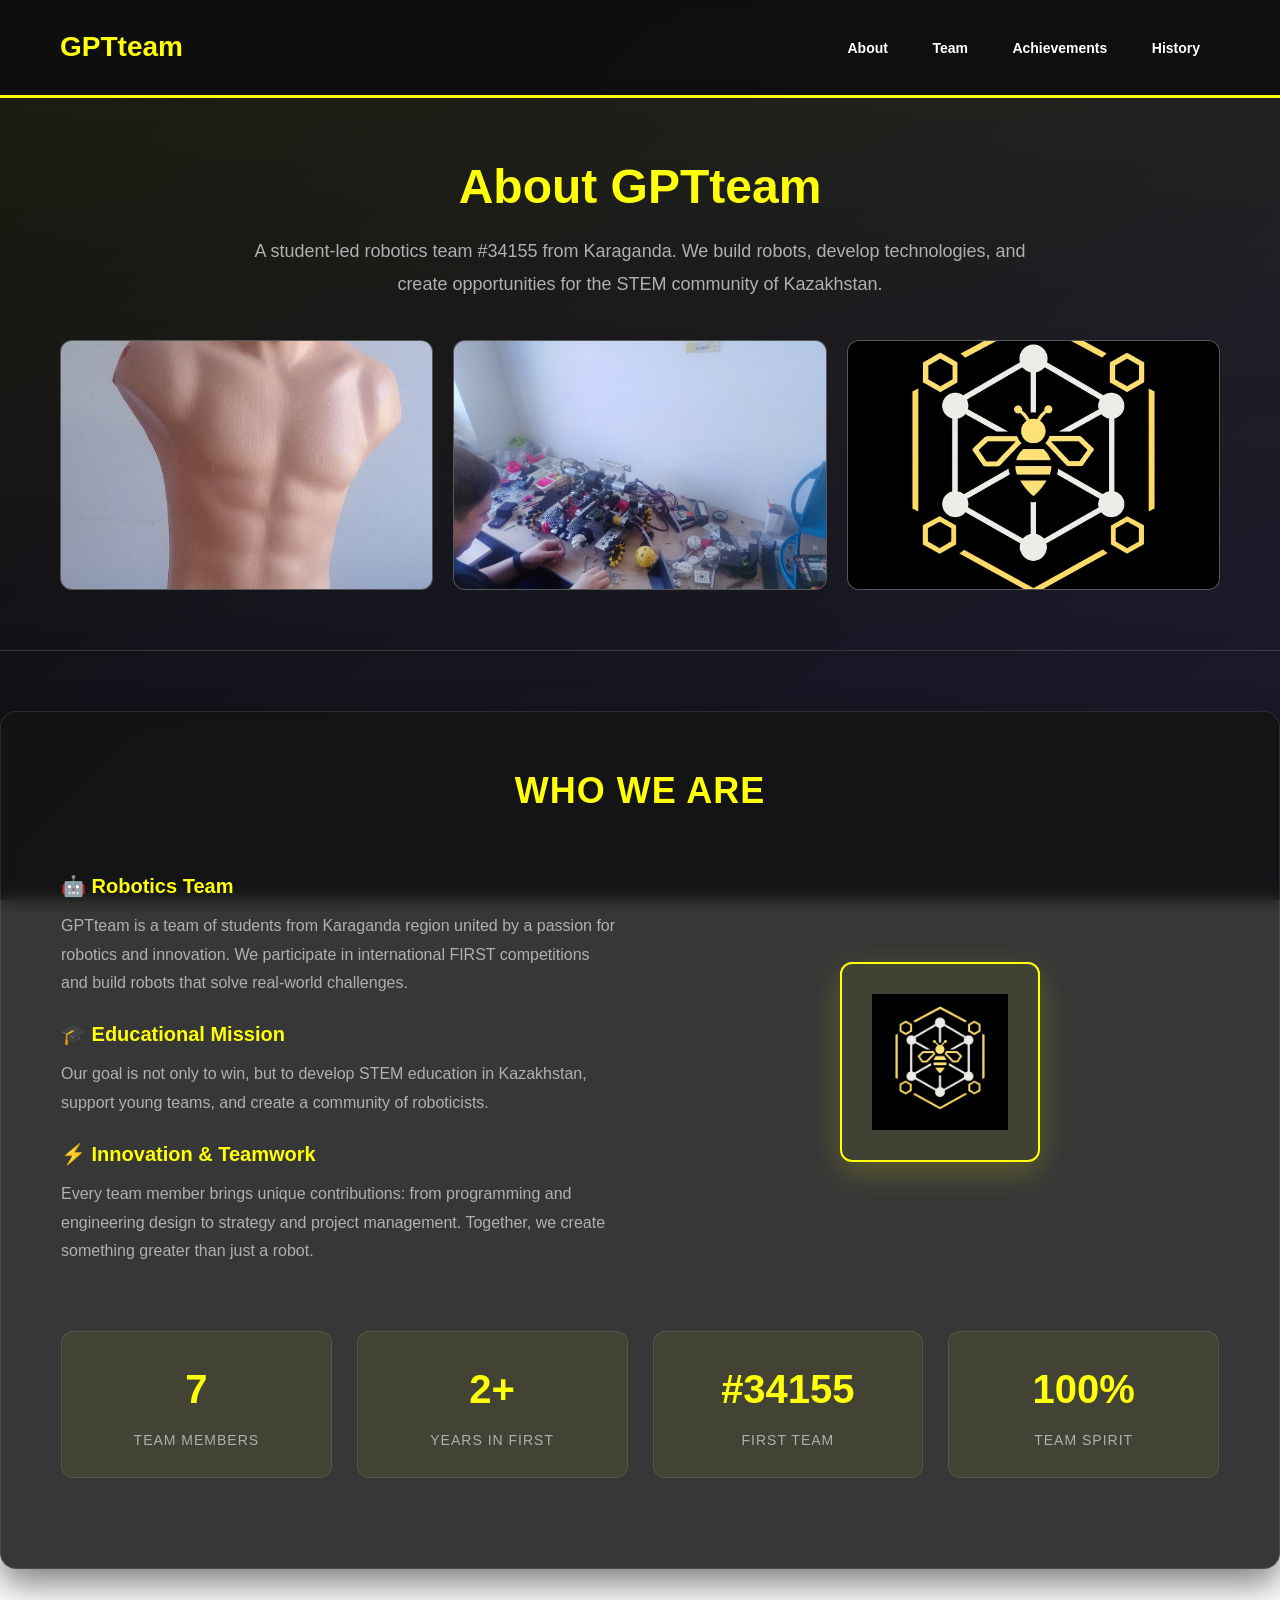
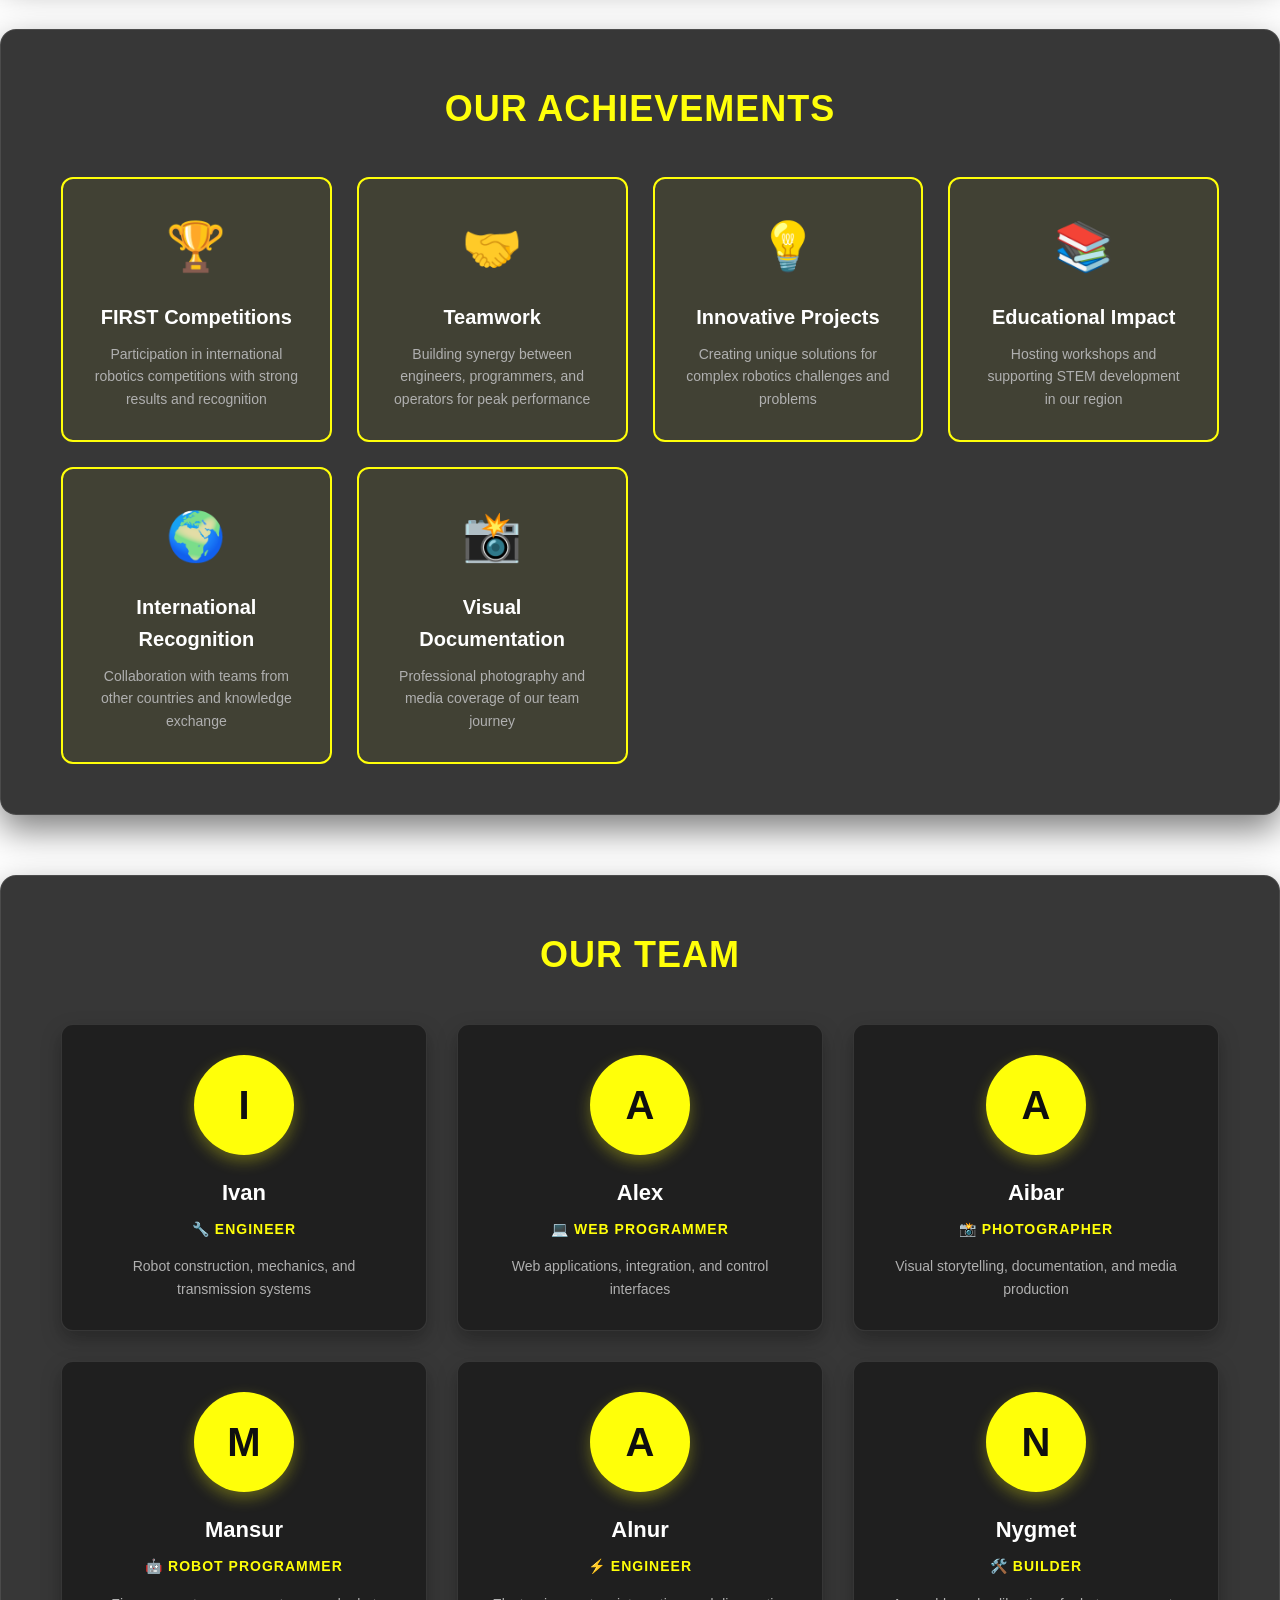
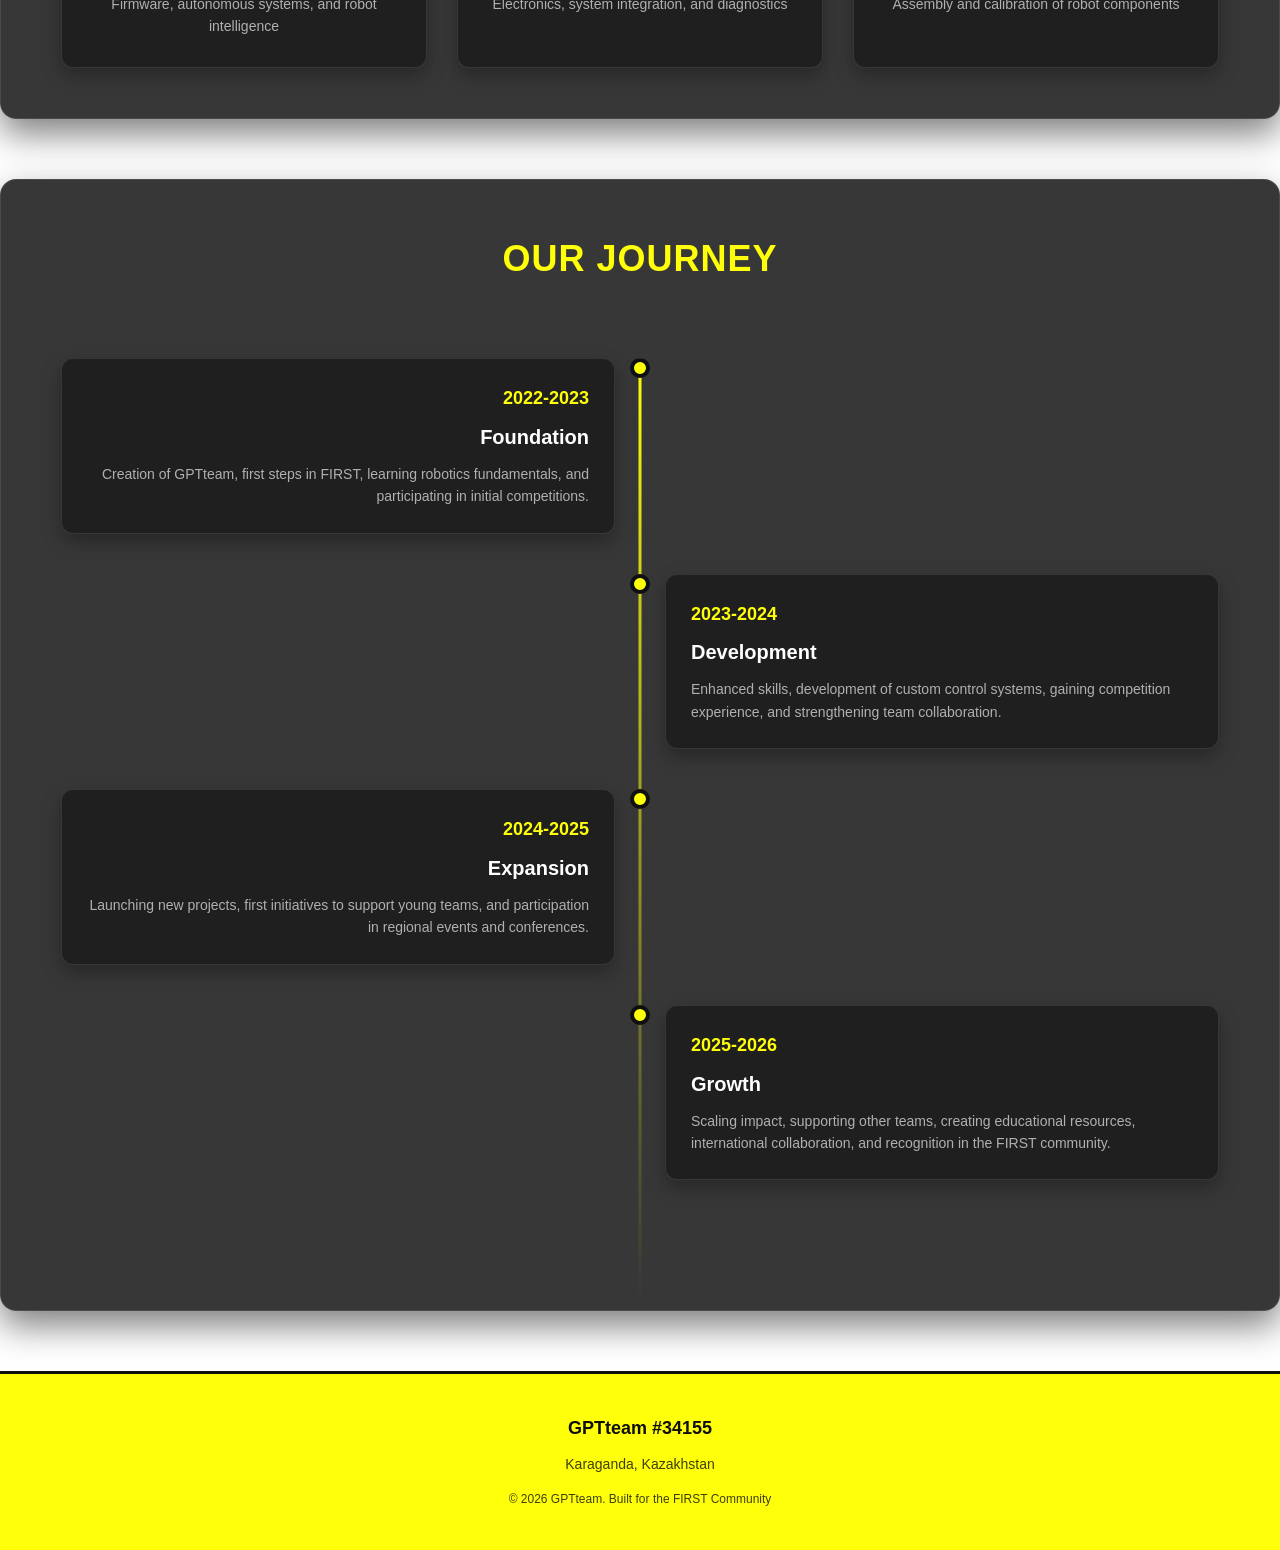
==== commit 97dd09de: "Add favicon link to index.html" ====
--- a/index.html
+++ b/index.html
@@ -4,6 +4,7 @@
     <meta charset="UTF-8">
     <meta name="viewport" content="width=device-width, initial-scale=1.0">
     <title>About GPTteam | FIRST Robotics Team #34155</title>
+    <link rel="icon" type="image/png" href="logo.png">
     <link href="https://fonts.googleapis.com/css2?family=Unbounded:wght@400;600;700&family=Inter:wght@400;500;600;700&display=swap" rel="stylesheet">
     <style>
         * {
